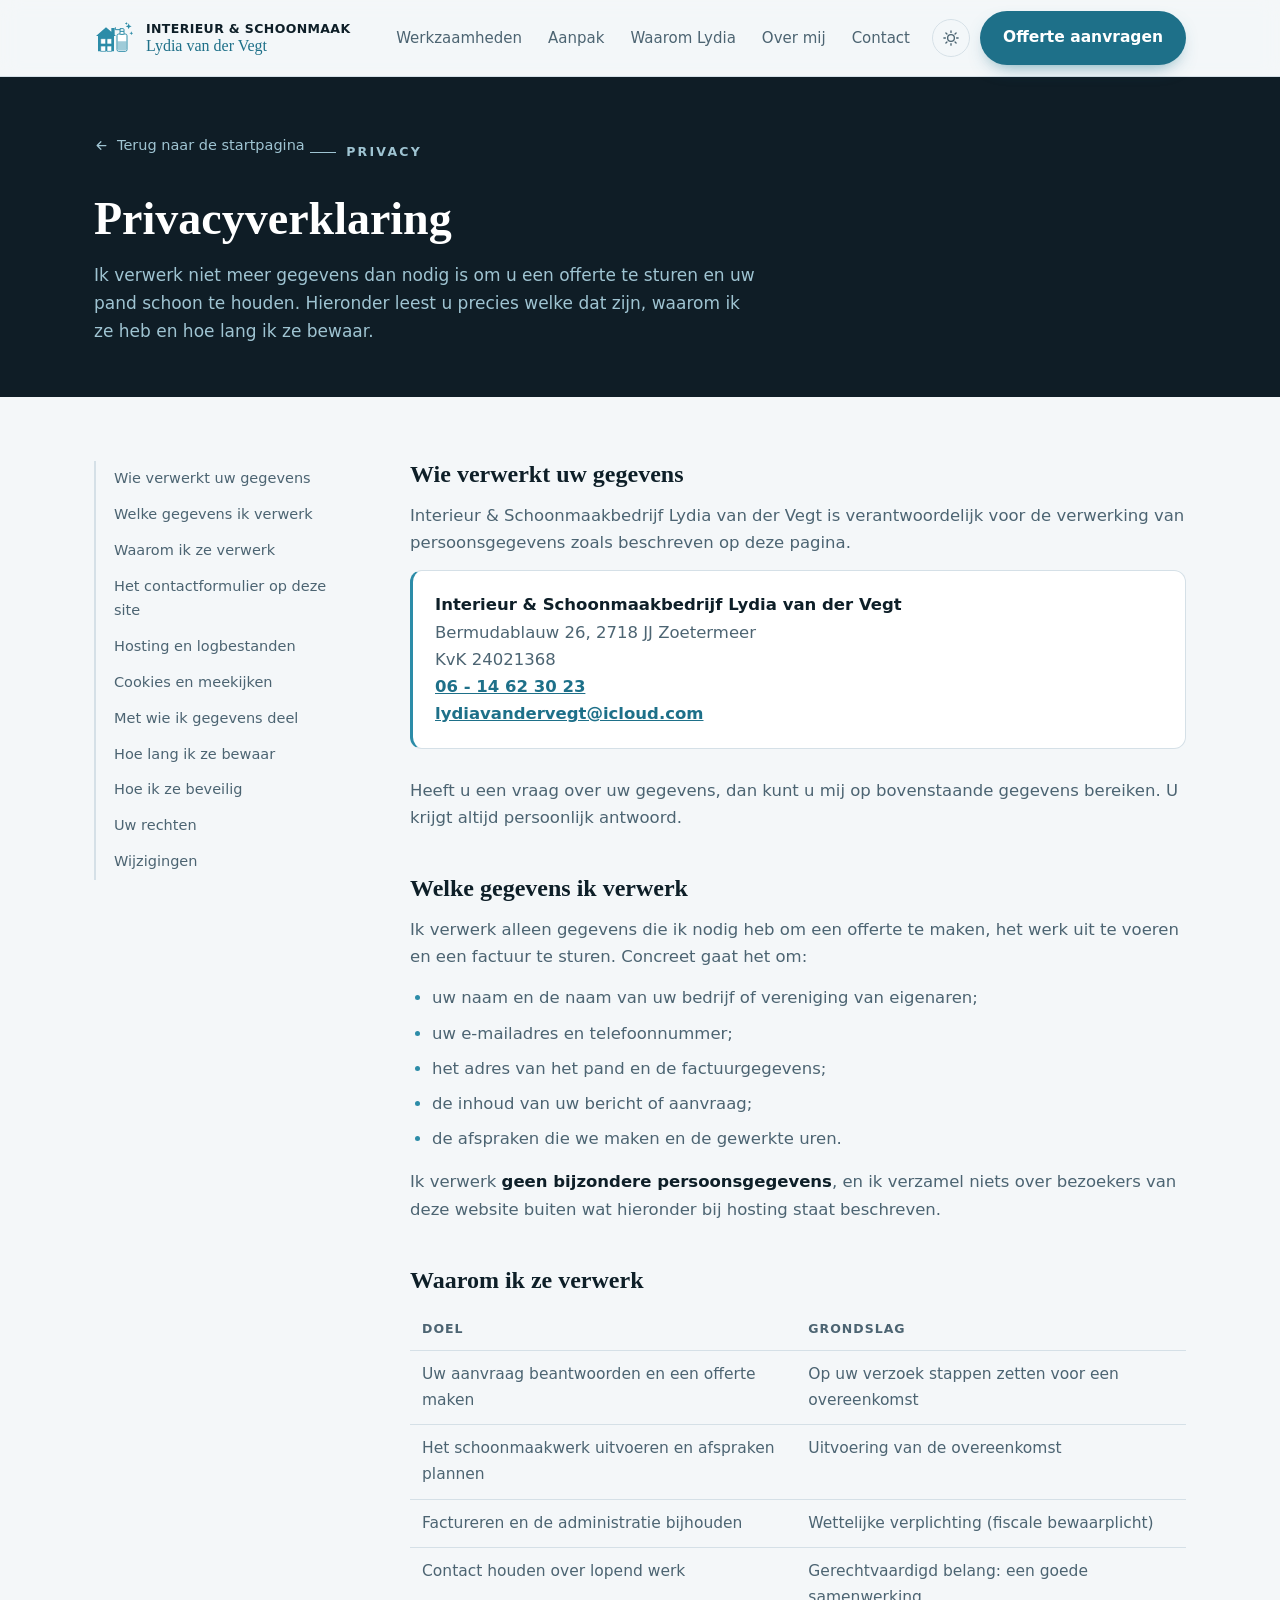
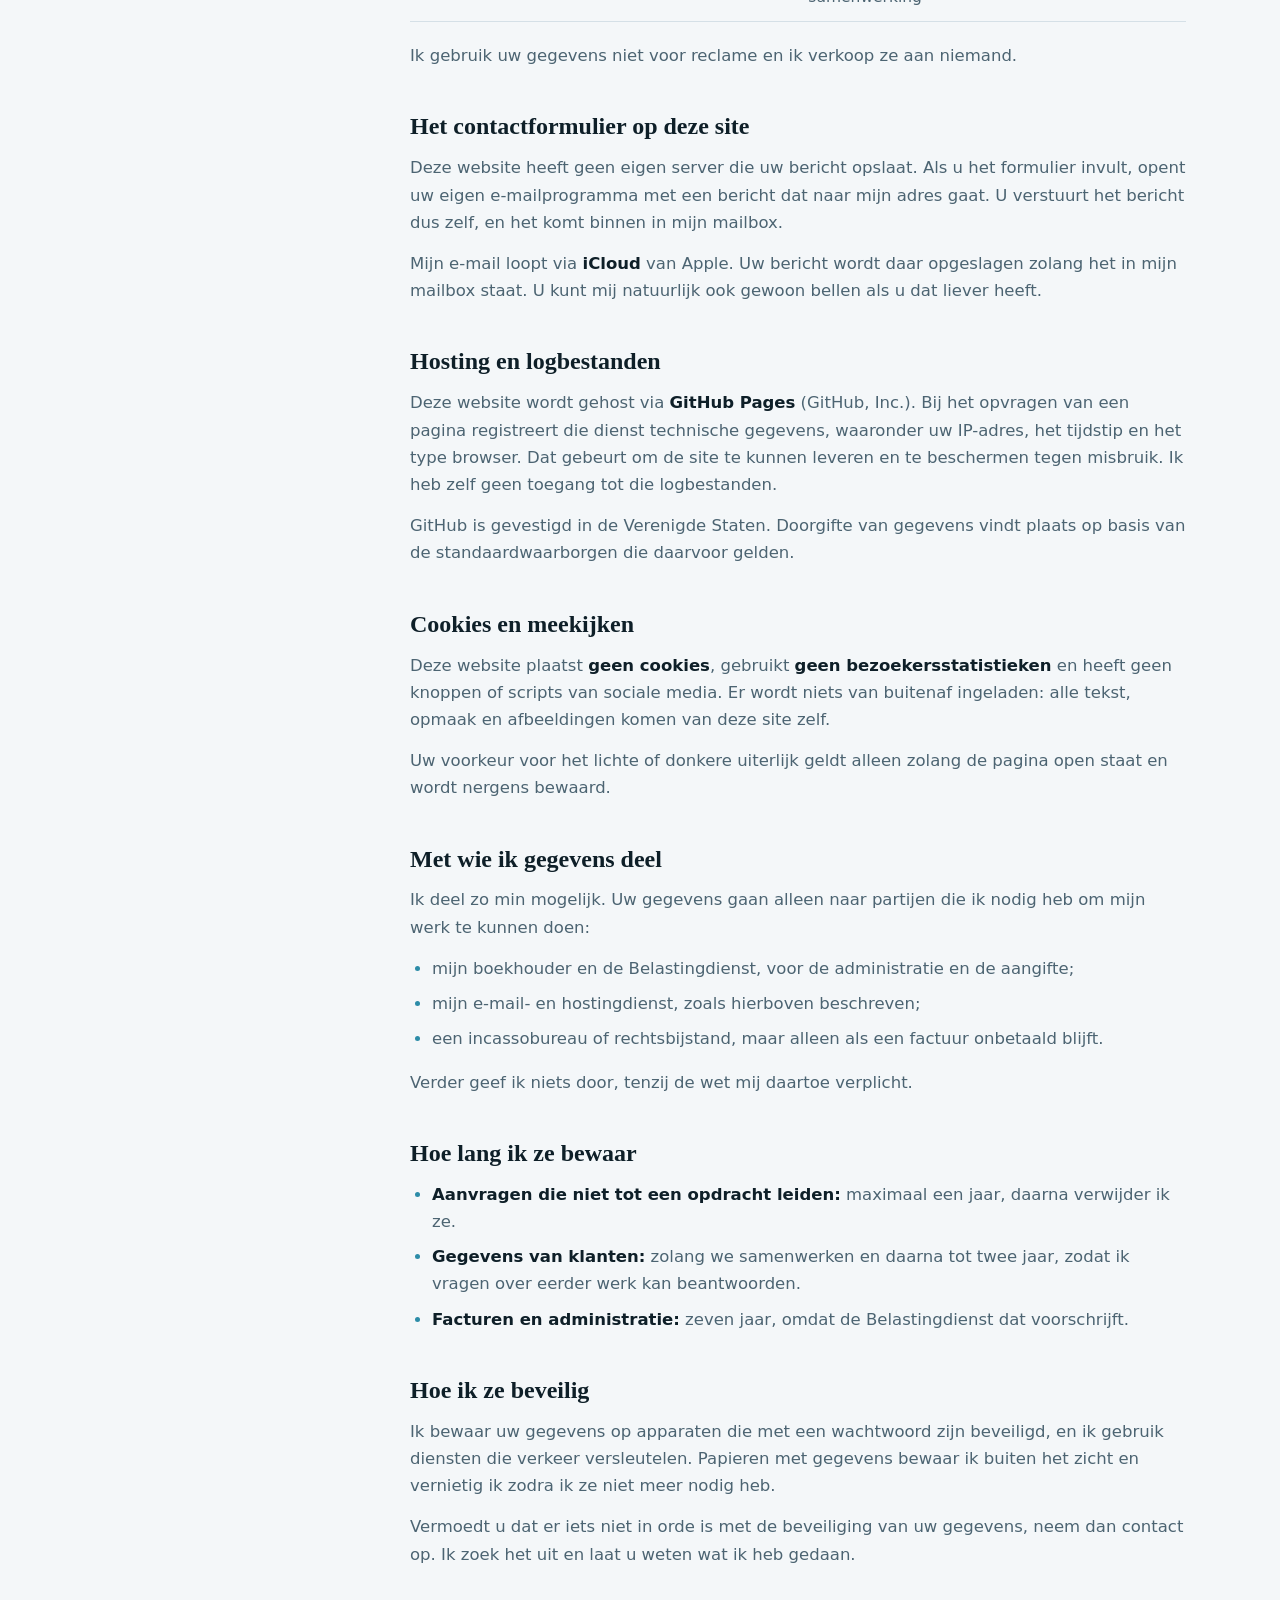
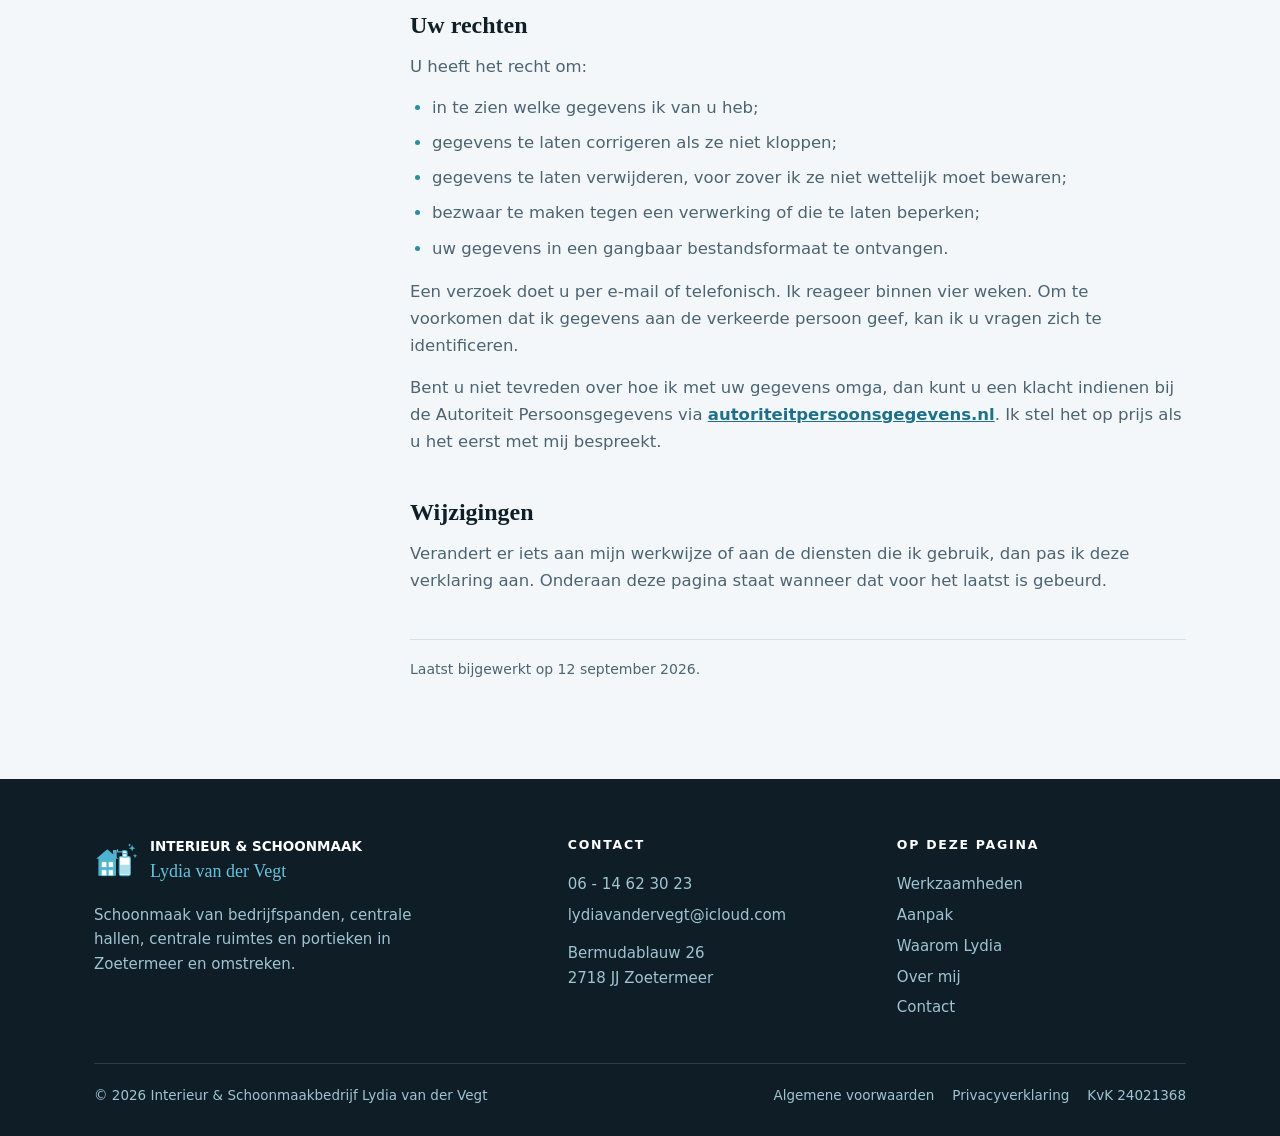
==== privacy/index.html @ 2772e7e1 "Adressen zonder .html De twee tekstpagina's staan nu in een eigen map als index.html, zodat de URL /" ====
<!doctype html>
<html lang="nl">
<head>
<meta charset="utf-8" />
<meta name="viewport" content="width=device-width, initial-scale=1" />
<title>Privacyverklaring | Interieur &amp; Schoonmaak Lydia van der Vegt</title>
<meta name="description" content="Privacyverklaring van Interieur & Schoonmaakbedrijf Lydia van der Vegt: welke persoonsgegevens worden verwerkt, waarom, hoe lang ze worden bewaard en welke rechten u heeft." />
<meta name="theme-color" content="#0F1D26" />
<meta name="robots" content="index,follow" />
<link rel="icon" href="../favicon.svg" type="image/svg+xml" />
<link rel="apple-touch-icon" href="../apple-touch-icon.png" />
<link rel="stylesheet" href="../stijl.css" />
<noscript><style>.reveal{opacity:1;transform:none}</style></noscript>
</head>
<body>

<svg width="0" height="0" style="position:absolute" aria-hidden="true" focusable="false">
  <symbol id="beeldmerk" viewBox="0 0 120 104">
    <!-- huis -->
    <path d="M6 46 L36 20 L52 33.5 L52 22 L62 22 L62 42 L66 46 Z" fill="currentColor"/>
    <path d="M12 46 L36 26 L60 46 L60 92 L12 92 Z" fill="currentColor"/>
    <rect x="20" y="54" width="15" height="16" rx="1.5" fill="#fff"/>
    <rect x="39" y="54" width="14" height="16" rx="1.5" fill="#fff"/>
    <rect x="20" y="76" width="15" height="16" rx="1.5" fill="#fff"/>
    <rect x="39" y="76" width="14" height="16" rx="1.5" fill="#fff"/>
    <path d="M20 54 h15 v16 h-15 z M39 54 h14 v16 h-14 z M20 76 h15 v16 h-15 z M39 76 h14 v16 h-14 z"
          fill="none" stroke="currentColor" stroke-width="2"/>
    <!-- sprayflacon -->
    <path d="M74 40 h20 a5 5 0 0 1 5 5 v42 a5 5 0 0 1 -5 5 h-20 a5 5 0 0 1 -5 -5 v-42 a5 5 0 0 1 5 -5 z"
          fill="#fff" stroke="currentColor" stroke-width="3"/>
    <path d="M71 62 h26 v23 a4 4 0 0 1 -4 4 h-18 a4 4 0 0 1 -4 -4 z" fill="currentColor" opacity=".45"/>
    <rect x="78" y="31" width="12" height="10" rx="2" fill="#fff" stroke="currentColor" stroke-width="3"/>
    <path d="M78 24 h9 a3 3 0 0 1 3 3 v5 h-12 z" fill="#fff" stroke="currentColor" stroke-width="3" stroke-linejoin="round"/>
    <path d="M78 27 L64 27 L64 21" fill="none" stroke="currentColor" stroke-width="3" stroke-linecap="round"/>
    <!-- glans -->
    <path d="M104 8 l2.4 6.6 l6.6 2.4 l-6.6 2.4 l-2.4 6.6 l-2.4 -6.6 l-6.6 -2.4 l6.6 -2.4 z" fill="currentColor"/>
    <path d="M112 32 l1.6 4.4 l4.4 1.6 l-4.4 1.6 l-1.6 4.4 l-1.6 -4.4 l-4.4 -1.6 l4.4 -1.6 z" fill="currentColor"/>
    <path d="M97 4 l1.2 3.3 l3.3 1.2 l-3.3 1.2 l-1.2 3.3 l-1.2 -3.3 l-3.3 -1.2 l3.3 -1.2 z" fill="currentColor"/>
  </symbol>
</svg>

<header class="header" id="header">
  <div class="wrap nav">
    <a class="brand" href="../#top" aria-label="Interieur en Schoonmaak Lydia van der Vegt">
      <svg class="mark" viewBox="0 0 120 104" style="color:var(--accent)" role="img" aria-hidden="true"><use href="#beeldmerk"/></svg>
      <span class="naam">
        <span class="b1">INTERIEUR &amp; SCHOONMAAK</span>
        <span class="b2">Lydia van der Vegt</span>
      </span>
    </a>
    <nav class="nav-links" id="navLinks">
      <a href="../#werk">Werkzaamheden</a>
      <a href="../#aanpak">Aanpak</a>
      <a href="../#waarom">Waarom Lydia</a>
      <a href="../#over">Over mij</a>
      <a href="../#contact">Contact</a>
    </nav>
    <div class="nav-cta">
      <button class="theme-toggle" id="themeToggle" aria-label="Wissel tussen licht en donker" title="Wissel licht/donker">
        <svg viewBox="0 0 24 24" fill="none" stroke="currentColor" stroke-width="1.8" stroke-linecap="round" aria-hidden="true">
          <circle cx="12" cy="12" r="4.5"/><path d="M12 2.5v2M12 19.5v2M2.5 12h2M19.5 12h2M5.2 5.2l1.4 1.4M17.4 17.4l1.4 1.4M18.8 5.2l-1.4 1.4M6.6 17.4l-1.4 1.4"/>
        </svg>
      </button>
      <a class="btn btn-primary" href="../#contact">Offerte aanvragen</a>
      <button class="menu-btn" id="menuBtn" aria-label="Menu openen" aria-expanded="false"><span></span><span></span><span></span></button>
    </div>
  </div>
</header>

<a id="top"></a>

<section class="doc-kop">
  <div class="wrap">
    <a class="terug" href="../">
      <svg viewBox="0 0 24 24" fill="none" stroke="currentColor" stroke-width="2" stroke-linecap="round" stroke-linejoin="round" aria-hidden="true"><path d="M19 12H5M11 18l-6-6 6-6"/></svg>
      Terug naar de startpagina
    </a>
    <span class="eyebrow op-donker">Privacy</span>
    <h1>Privacyverklaring</h1>
    <p>Ik verwerk niet meer gegevens dan nodig is om u een offerte te sturen en uw pand schoon te houden. Hieronder leest u precies welke dat zijn, waarom ik ze heb en hoe lang ik ze bewaar.</p>
  </div>
</section>

<section class="doc">
  <div class="wrap doc-grid">
    <nav class="doc-nav" aria-label="Inhoud van deze pagina">
        <a href="#verantwoordelijke">Wie verwerkt uw gegevens</a>
        <a href="#welke">Welke gegevens ik verwerk</a>
        <a href="#waarom">Waarom ik ze verwerk</a>
        <a href="#formulier">Het contactformulier op deze site</a>
        <a href="#hosting">Hosting en logbestanden</a>
        <a href="#cookies">Cookies en meekijken</a>
        <a href="#delen">Met wie ik gegevens deel</a>
        <a href="#bewaren">Hoe lang ik ze bewaar</a>
        <a href="#beveiliging">Hoe ik ze beveilig</a>
        <a href="#rechten">Uw rechten</a>
        <a href="#wijzigingen">Wijzigingen</a>
    </nav>
    <div class="doc-body">
        <h2 id="verantwoordelijke">Wie verwerkt uw gegevens</h2>

        <p>Interieur &amp; Schoonmaakbedrijf Lydia van der Vegt is verantwoordelijk voor de verwerking van persoonsgegevens zoals beschreven op deze pagina.</p>
        <div class="doc-kaart">
          <p>
            <strong>Interieur &amp; Schoonmaakbedrijf Lydia van der Vegt</strong><br />
            Bermudablauw 26, 2718 JJ Zoetermeer<br />
            KvK 24021368<br />
            <a href="tel:+31614623023">06 - 14 62 30 23</a><br />
            <a href="mailto:lydiavandervegt@icloud.com">lydiavandervegt@icloud.com</a>
          </p>
        </div>
        <p>Heeft u een vraag over uw gegevens, dan kunt u mij op bovenstaande gegevens bereiken. U krijgt altijd persoonlijk antwoord.</p>
        <h2 id="welke">Welke gegevens ik verwerk</h2>

        <p>Ik verwerk alleen gegevens die ik nodig heb om een offerte te maken, het werk uit te voeren en een factuur te sturen. Concreet gaat het om:</p>
        <ul>
          <li>uw naam en de naam van uw bedrijf of vereniging van eigenaren;</li>
          <li>uw e-mailadres en telefoonnummer;</li>
          <li>het adres van het pand en de factuurgegevens;</li>
          <li>de inhoud van uw bericht of aanvraag;</li>
          <li>de afspraken die we maken en de gewerkte uren.</li>
        </ul>
        <p>Ik verwerk <strong>geen bijzondere persoonsgegevens</strong>, en ik verzamel niets over bezoekers van deze website buiten wat hieronder bij hosting staat beschreven.</p>
        <h2 id="waarom">Waarom ik ze verwerk</h2>

        <div class="doc-schuif">
        <table class="doc-tabel">
          <thead><tr><th>Doel</th><th>Grondslag</th></tr></thead>
          <tbody>
            <tr><td>Uw aanvraag beantwoorden en een offerte maken</td><td>Op uw verzoek stappen zetten voor een overeenkomst</td></tr>
            <tr><td>Het schoonmaakwerk uitvoeren en afspraken plannen</td><td>Uitvoering van de overeenkomst</td></tr>
            <tr><td>Factureren en de administratie bijhouden</td><td>Wettelijke verplichting (fiscale bewaarplicht)</td></tr>
            <tr><td>Contact houden over lopend werk</td><td>Gerechtvaardigd belang: een goede samenwerking</td></tr>
          </tbody>
        </table>
        </div>
        <p>Ik gebruik uw gegevens niet voor reclame en ik verkoop ze aan niemand.</p>
        <h2 id="formulier">Het contactformulier op deze site</h2>

        <p>Deze website heeft geen eigen server die uw bericht opslaat. Als u het formulier invult, opent uw eigen e-mailprogramma met een bericht dat naar mijn adres gaat. U verstuurt het bericht dus zelf, en het komt binnen in mijn mailbox.</p>
        <p>Mijn e-mail loopt via <strong>iCloud</strong> van Apple. Uw bericht wordt daar opgeslagen zolang het in mijn mailbox staat. U kunt mij natuurlijk ook gewoon bellen als u dat liever heeft.</p>
        <h2 id="hosting">Hosting en logbestanden</h2>

        <p>Deze website wordt gehost via <strong>GitHub Pages</strong> (GitHub, Inc.). Bij het opvragen van een pagina registreert die dienst technische gegevens, waaronder uw IP-adres, het tijdstip en het type browser. Dat gebeurt om de site te kunnen leveren en te beschermen tegen misbruik. Ik heb zelf geen toegang tot die logbestanden.</p>
        <p>GitHub is gevestigd in de Verenigde Staten. Doorgifte van gegevens vindt plaats op basis van de standaardwaarborgen die daarvoor gelden.</p>
        <h2 id="cookies">Cookies en meekijken</h2>

        <p>Deze website plaatst <strong>geen cookies</strong>, gebruikt <strong>geen bezoekersstatistieken</strong> en heeft geen knoppen of scripts van sociale media. Er wordt niets van buitenaf ingeladen: alle tekst, opmaak en afbeeldingen komen van deze site zelf.</p>
        <p>Uw voorkeur voor het lichte of donkere uiterlijk geldt alleen zolang de pagina open staat en wordt nergens bewaard.</p>
        <h2 id="delen">Met wie ik gegevens deel</h2>

        <p>Ik deel zo min mogelijk. Uw gegevens gaan alleen naar partijen die ik nodig heb om mijn werk te kunnen doen:</p>
        <ul>
          <li>mijn boekhouder en de Belastingdienst, voor de administratie en de aangifte;</li>
          <li>mijn e-mail- en hostingdienst, zoals hierboven beschreven;</li>
          <li>een incassobureau of rechtsbijstand, maar alleen als een factuur onbetaald blijft.</li>
        </ul>
        <p>Verder geef ik niets door, tenzij de wet mij daartoe verplicht.</p>
        <h2 id="bewaren">Hoe lang ik ze bewaar</h2>

        <ul>
          <li><strong>Aanvragen die niet tot een opdracht leiden:</strong> maximaal een jaar, daarna verwijder ik ze.</li>
          <li><strong>Gegevens van klanten:</strong> zolang we samenwerken en daarna tot twee jaar, zodat ik vragen over eerder werk kan beantwoorden.</li>
          <li><strong>Facturen en administratie:</strong> zeven jaar, omdat de Belastingdienst dat voorschrijft.</li>
        </ul>
        <h2 id="beveiliging">Hoe ik ze beveilig</h2>

        <p>Ik bewaar uw gegevens op apparaten die met een wachtwoord zijn beveiligd, en ik gebruik diensten die verkeer versleutelen. Papieren met gegevens bewaar ik buiten het zicht en vernietig ik zodra ik ze niet meer nodig heb.</p>
        <p>Vermoedt u dat er iets niet in orde is met de beveiliging van uw gegevens, neem dan contact op. Ik zoek het uit en laat u weten wat ik heb gedaan.</p>
        <h2 id="rechten">Uw rechten</h2>

        <p>U heeft het recht om:</p>
        <ul>
          <li>in te zien welke gegevens ik van u heb;</li>
          <li>gegevens te laten corrigeren als ze niet kloppen;</li>
          <li>gegevens te laten verwijderen, voor zover ik ze niet wettelijk moet bewaren;</li>
          <li>bezwaar te maken tegen een verwerking of die te laten beperken;</li>
          <li>uw gegevens in een gangbaar bestandsformaat te ontvangen.</li>
        </ul>
        <p>Een verzoek doet u per e-mail of telefonisch. Ik reageer binnen vier weken. Om te voorkomen dat ik gegevens aan de verkeerde persoon geef, kan ik u vragen zich te identificeren.</p>
        <p>Bent u niet tevreden over hoe ik met uw gegevens omga, dan kunt u een klacht indienen bij de Autoriteit Persoonsgegevens via <a href="https://www.autoriteitpersoonsgegevens.nl" rel="noopener">autoriteitpersoonsgegevens.nl</a>. Ik stel het op prijs als u het eerst met mij bespreekt.</p>
        <h2 id="wijzigingen">Wijzigingen</h2>

        <p>Verandert er iets aan mijn werkwijze of aan de diensten die ik gebruik, dan pas ik deze verklaring aan. Onderaan deze pagina staat wanneer dat voor het laatst is gebeurd.</p>
      <p class="doc-datum">Laatst bijgewerkt op 12 september 2026.</p>
    </div>
  </div>
</section>

<footer class="footer">
  <div class="wrap">
    <div class="footer-grid">
      <div>
        <div class="merk">
          <svg viewBox="0 0 120 104" style="color:#4FB3D0" role="img" aria-hidden="true"><use href="#beeldmerk"/></svg>
          <span>
            <span class="b1">INTERIEUR &amp; SCHOONMAAK</span>
            <span class="b2">Lydia van der Vegt</span>
          </span>
        </div>
        <p style="max-width:38ch">Schoonmaak van bedrijfspanden, centrale hallen, centrale ruimtes en portieken in Zoetermeer en omstreken.</p>
      </div>
      <div>
        <h4>Contact</h4>
        <a href="tel:+31614623023">06 - 14 62 30 23</a>
        <a href="mailto:lydiavandervegt@icloud.com">lydiavandervegt@icloud.com</a>
        <address class="adres" style="margin-top:10px">
          Bermudablauw 26<br />
          2718 JJ Zoetermeer
        </address>
      </div>
      <div>
        <h4>Op deze pagina</h4>
        <a href="../#werk">Werkzaamheden</a>
        <a href="../#aanpak">Aanpak</a>
        <a href="../#waarom">Waarom Lydia</a>
        <a href="../#over">Over mij</a>
        <a href="../#contact">Contact</a>
      </div>
    </div>
    <div class="slot">
      <span>&copy; <span id="jaar">2026</span> Interieur &amp; Schoonmaakbedrijf Lydia van der Vegt</span>
      <span class="slot-links">
        <a href="../voorwaarden/">Algemene voorwaarden</a>
        <a href="../privacy/">Privacyverklaring</a>
        <span>KvK 24021368</span>
      </span>
    </div>
  </div>
</footer>

<script src="../script.js" defer></script>
</body>
</html>
---- stijl.css ----
:root{
  --ink:#0F1D26;
  --ink-2:#142A36;
  --paper:#F4F7F9;
  --paper-2:#E9EFF3;
  --card:#FFFFFF;
  --text:#0E1F28;
  --text-soft:#4C6472;
  --line:#D5E0E7;
  --accent:#2C8CA8;
  --accent-deep:#1E7089;
  --accent-soft:#DCEEF4;
  --brand-on-dark:#E8F4F8;
  --brand-soft-on-dark:#9FC4D2;
  --line-on-dark:rgba(255,255,255,.14);
  --shadow:0 1px 2px rgba(14,31,40,.05), 0 12px 32px -12px rgba(14,31,40,.18);
  --radius:14px;
  --maxw:1140px;
  --serif:"Iowan Old Style","Palatino Linotype",Palatino,Georgia,"Times New Roman",serif;
  --sans:system-ui,-apple-system,"Segoe UI",Roboto,Helvetica,Arial,sans-serif;
  --script:"Segoe Script","Brush Script MT","Lucida Handwriting",cursive;
}
@media (prefers-color-scheme:dark){
  :root{
    --paper:#0B1A22;
    --paper-2:#0F212B;
    --card:#132C38;
    --text:#E6F1F5;
    --text-soft:#9DB6C2;
    --line:rgba(255,255,255,.12);
    --accent:#4FB3D0;
    --accent-deep:#67C2DC;
    --accent-soft:#16303C;
    --shadow:0 1px 2px rgba(0,0,0,.3), 0 20px 40px -18px rgba(0,0,0,.6);
  }
}
:root[data-theme="light"]{
  --paper:#F4F7F9;--paper-2:#E9EFF3;--card:#FFFFFF;--text:#0E1F28;--text-soft:#4C6472;
  --line:#D5E0E7;--accent:#2C8CA8;--accent-deep:#1E7089;--accent-soft:#DCEEF4;
  --shadow:0 1px 2px rgba(14,31,40,.05), 0 12px 32px -12px rgba(14,31,40,.18);
}
:root[data-theme="dark"]{
  --paper:#0B1A22;--paper-2:#0F212B;--card:#132C38;--text:#E6F1F5;--text-soft:#9DB6C2;
  --line:rgba(255,255,255,.12);--accent:#4FB3D0;--accent-deep:#67C2DC;--accent-soft:#16303C;
  --shadow:0 1px 2px rgba(0,0,0,.3), 0 20px 40px -18px rgba(0,0,0,.6);
}

*{box-sizing:border-box}
html{scroll-behavior:smooth}
@media (prefers-reduced-motion:reduce){html{scroll-behavior:auto}}
body{
  margin:0;background:var(--paper);color:var(--text);
  font-family:var(--sans);font-size:17px;line-height:1.65;
  -webkit-font-smoothing:antialiased;text-rendering:optimizeLegibility;
}
h1,h2,h3{font-family:var(--serif);font-weight:600;line-height:1.12;text-wrap:balance;margin:0}
h1{font-size:clamp(34px,5.2vw,56px)}
h2{font-size:clamp(26px,3.4vw,38px)}
h3{font-size:20px}
p{margin:0}
a{color:inherit}
img,svg{max-width:100%;display:block}
.wrap{max-width:var(--maxw);margin:0 auto;padding:0 24px}
.eyebrow{
  font-family:var(--sans);font-size:12.5px;font-weight:600;letter-spacing:.18em;
  text-transform:uppercase;color:var(--accent-deep);display:inline-flex;align-items:center;gap:10px;
}
.eyebrow::before{content:"";width:26px;height:1px;background:var(--accent);display:inline-block}
.eyebrow.op-donker{color:var(--brand-soft-on-dark)}
.eyebrow.op-donker::before{background:var(--brand-soft-on-dark)}
.lead{font-size:19px;color:var(--text-soft);margin-top:18px;max-width:56ch}

/* ---------- Knoppen ---------- */
.btn{
  display:inline-flex;align-items:center;gap:9px;font-family:var(--sans);font-weight:600;
  font-size:15.5px;padding:13px 22px;border-radius:999px;text-decoration:none;cursor:pointer;
  border:1px solid transparent;transition:transform .15s ease, background .2s ease, box-shadow .2s ease;
}
.btn:hover{transform:translateY(-1px)}
.btn-primary{background:var(--accent-deep);color:#fff;box-shadow:0 8px 20px -10px rgba(30,112,137,.8)}
.btn-primary:hover{background:var(--accent)}
:root[data-theme="dark"] .btn-primary,
:root:not([data-theme="light"]) .btn-primary{color:#08171E}
@media (prefers-color-scheme:light){:root:not([data-theme="dark"]) .btn-primary{color:#fff}}
.btn-ghost{border-color:var(--line);color:var(--text);background:transparent}
.btn-ghost:hover{border-color:var(--accent);color:var(--accent-deep)}
.btn-on-dark{background:#fff;color:var(--ink)}
.btn-on-dark:hover{background:var(--brand-on-dark)}
.btn-outline-dark{border-color:var(--line-on-dark);color:var(--brand-on-dark)}
.btn-outline-dark:hover{border-color:var(--brand-on-dark);color:#fff}
.btn svg{width:17px;height:17px;flex:none}

/* ---------- Header ---------- */
.header{position:sticky;top:0;z-index:50;background:var(--paper);
  border-bottom:1px solid var(--line)}
@supports (backdrop-filter:blur(4px)){
  .header{background:color-mix(in srgb, var(--paper) 86%, transparent);backdrop-filter:saturate(160%) blur(10px)}
}
.nav{display:flex;align-items:center;gap:22px;height:76px}
.brand{display:flex;align-items:center;gap:12px;text-decoration:none;flex:none}
.brand .mark{width:40px;height:40px;flex:none}
.brand .naam{display:flex;flex-direction:column;line-height:1.2}
.brand .naam .b1{font-size:12.5px;font-weight:600;letter-spacing:.03em;color:var(--text)}
.brand .naam .b2{font-family:var(--script);font-size:16px;color:var(--accent-deep)}
.nav-links{display:flex;gap:26px;margin-left:auto;font-size:15px}
.nav-links a{text-decoration:none;color:var(--text-soft);font-weight:500}
.nav-links a:hover{color:var(--accent-deep)}
.nav-cta{display:flex;align-items:center;gap:10px}
.theme-toggle{width:38px;height:38px;border-radius:999px;border:1px solid var(--line);background:transparent;
  color:var(--text-soft);cursor:pointer;display:inline-flex;align-items:center;justify-content:center;padding:0}
.theme-toggle:hover{color:var(--accent-deep);border-color:var(--accent)}
.theme-toggle svg{width:18px;height:18px}
.menu-btn{display:none;width:42px;height:38px;border:1px solid var(--line);background:transparent;
  border-radius:10px;cursor:pointer;flex-direction:column;justify-content:center;align-items:center;gap:4px;padding:0}
.menu-btn span{display:block;width:17px;height:1.6px;background:var(--text)}
@media (max-width:960px){
  .nav-links{position:absolute;top:76px;left:0;right:0;background:var(--card);border-bottom:1px solid var(--line);
    flex-direction:column;gap:0;padding:8px 24px 18px;display:none}
  .header.open .nav-links{display:flex}
  .nav-links a{padding:12px 0;border-bottom:1px solid var(--line)}
  .nav-links a:last-child{border-bottom:0}
  .menu-btn{display:flex}
  .nav-cta .btn-primary{display:none}
}

/* ---------- Hero ---------- */
.hero{padding:76px 0 84px;background:
  radial-gradient(1000px 420px at 12% -12%, var(--accent-soft), transparent 62%),
  var(--paper)}
.hero-grid{display:grid;grid-template-columns:1.05fr .95fr;gap:56px;align-items:center}
.hero h1{margin-top:16px}
.hero h1 em{font-style:italic;color:var(--accent-deep)}
.hero-actions{display:flex;flex-wrap:wrap;gap:12px;margin-top:28px}
.hero-meta{display:flex;flex-wrap:wrap;gap:34px;margin-top:38px;padding-top:26px;border-top:1px solid var(--line)}
.hero-meta .m{display:flex;flex-direction:column}
.hero-meta .m b{font-family:var(--serif);font-size:22px;color:var(--accent-deep)}
.hero-meta .m span{font-size:13.5px;color:var(--text-soft)}
@media (max-width:900px){.hero-grid{grid-template-columns:1fr;gap:40px}.hero{padding:52px 0 60px}}

/* Beeldkaart naast de hero */
.beeld{position:relative;background:var(--ink);border-radius:22px;padding:34px 30px;color:var(--brand-on-dark);
  box-shadow:var(--shadow);overflow:hidden}
.beeld::after{content:"";position:absolute;right:-70px;bottom:-90px;width:260px;height:260px;border-radius:50%;
  background:radial-gradient(circle at 30% 30%, rgba(79,179,208,.32), transparent 65%)}
.beeld .groot{width:136px;height:136px;margin:4px auto 18px;position:relative;z-index:1}
.beeld h3{color:#fff;text-align:center;font-size:21px;position:relative;z-index:1}
.beeld .onder{text-align:center;font-family:var(--script);font-size:22px;color:#67C2DC;
  margin-top:4px;position:relative;z-index:1}
.beeld ul{list-style:none;margin:24px 0 0;padding:0;position:relative;z-index:1}
.beeld li{display:flex;gap:11px;align-items:flex-start;padding:10px 0;border-top:1px solid var(--line-on-dark);
  font-size:15px;color:var(--brand-on-dark)}
.beeld li:first-child{border-top:0}
.beeld li svg{width:17px;height:17px;flex:none;margin-top:4px;color:#4FB3D0}

/* ---------- Secties ---------- */
section{padding:84px 0}
@media (max-width:900px){section{padding:60px 0}}
.sec-head{max-width:60ch;margin-bottom:44px}
.sec-head h2{margin-top:14px}
.sec-head p{margin-top:14px;color:var(--text-soft)}
.donker{background:var(--ink);color:var(--brand-on-dark)}
.donker h2,.donker h3{color:#fff}
.donker .sec-head p{color:var(--brand-soft-on-dark)}

/* Diensten */
.cards{display:grid;grid-template-columns:repeat(3,1fr);gap:20px}
@media (max-width:900px){.cards{grid-template-columns:1fr 1fr}}
@media (max-width:620px){.cards{grid-template-columns:1fr}}
.card{background:var(--card);border:1px solid var(--line);border-radius:var(--radius);padding:26px 24px;
  box-shadow:var(--shadow);transition:transform .18s ease, border-color .18s ease}
.card:hover{transform:translateY(-3px);border-color:var(--accent)}
.card .ico{width:44px;height:44px;border-radius:12px;background:var(--accent-soft);color:var(--accent-deep);
  display:flex;align-items:center;justify-content:center;margin-bottom:16px}
.card .ico svg{width:23px;height:23px}
.card h3{margin-bottom:8px}
.card p{color:var(--text-soft);font-size:15.5px}

/* Aanpak / stappen */
.stappen{display:grid;grid-template-columns:repeat(4,1fr);gap:22px;counter-reset:stap}
@media (max-width:900px){.stappen{grid-template-columns:1fr 1fr}}
@media (max-width:560px){.stappen{grid-template-columns:1fr}}
.stap{padding-top:22px;border-top:2px solid var(--line)}
.stap::before{counter-increment:stap;content:"0" counter(stap);font-family:var(--serif);font-size:15px;
  color:var(--accent-deep);letter-spacing:.06em}
.stap h3{margin:8px 0;font-size:18px}
.stap p{color:var(--text-soft);font-size:15px}

/* Waarom */
.waarom-grid{display:grid;grid-template-columns:1fr 1fr;gap:56px;align-items:start}
@media (max-width:900px){.waarom-grid{grid-template-columns:1fr;gap:34px}}
.punten{list-style:none;margin:0;padding:0}
.punten li{display:flex;gap:14px;padding:16px 0;border-top:1px solid var(--line-on-dark)}
.punten li:first-child{border-top:0}
.punten .pico{width:34px;height:34px;border-radius:10px;background:rgba(79,179,208,.16);color:#4FB3D0;
  display:flex;align-items:center;justify-content:center;flex:none}
.punten .pico svg{width:18px;height:18px}
.punten b{display:block;color:#fff;font-weight:600;font-size:16px}
.punten span{color:var(--brand-soft-on-dark);font-size:15px}

/* Over */
.over-grid{display:grid;grid-template-columns:.85fr 1.15fr;gap:56px;align-items:center}
@media (max-width:900px){.over-grid{grid-template-columns:1fr;gap:34px}}
.portret{background:var(--card);border:1px solid var(--line);border-radius:22px;padding:34px;box-shadow:var(--shadow);text-align:center}
.portret .groot{width:118px;height:118px;margin:0 auto 18px}
.portret .naam{font-family:var(--script);font-size:27px;color:var(--accent-deep)}
.portret .rol{font-size:12.5px;color:var(--text-soft);letter-spacing:.12em;text-transform:uppercase;margin-top:6px}
.portret .quote{margin-top:22px;padding-top:22px;border-top:1px solid var(--line);font-family:var(--serif);
  font-style:italic;font-size:17.5px;color:var(--text)}
.over p + p{margin-top:16px}
.over p{color:var(--text-soft)}
.over p strong{color:var(--text)}

/* Werkgebied */
.gebied{display:flex;flex-wrap:wrap;gap:10px;margin-top:24px}
.gebied span{border:1px solid var(--line);border-radius:999px;padding:7px 16px;font-size:14.5px;color:var(--text-soft);background:var(--card)}

/* Contact */
.contact{background:var(--paper-2)}
.contact .wrap{max-width:1280px}
.contact-grid{display:grid;grid-template-columns:1.08fr .92fr;gap:60px}
@media (max-width:900px){.contact-grid{grid-template-columns:1fr;gap:34px}}
.contact .lead{max-width:62ch}
.gegevens{list-style:none;margin:30px 0 0;padding:0;display:grid;grid-template-columns:1fr 1fr;gap:14px}
@media (max-width:1080px) and (min-width:901px){.gegevens{grid-template-columns:1fr}}
@media (max-width:600px){.gegevens{grid-template-columns:1fr}}
.gegevens li{display:flex;gap:14px;align-items:center;padding:16px 18px;background:var(--card);
  border:1px solid var(--line);border-radius:12px;min-width:0}
.gegevens .gico{width:40px;height:40px;border-radius:11px;background:var(--accent-soft);color:var(--accent-deep);
  display:flex;align-items:center;justify-content:center;flex:none}
.gegevens .gico svg{width:19px;height:19px}
.gegevens .tekst{min-width:0}
.gegevens .lbl{font-size:11.5px;letter-spacing:.12em;text-transform:uppercase;color:var(--text-soft);display:block}
.gegevens .val{font-size:16.5px;font-weight:600;display:block;overflow-wrap:anywhere}
.gegevens .val a{text-decoration:none}
.gegevens .val a:hover{color:var(--accent-deep)}
form{background:var(--card);border:1px solid var(--line);border-radius:var(--radius);padding:28px;box-shadow:var(--shadow)}
.veld{margin-bottom:16px}
.veld label{display:block;font-size:13.5px;font-weight:600;margin-bottom:6px}
.veld input,.veld textarea{width:100%;padding:12px 14px;border:1px solid var(--line);border-radius:10px;
  background:var(--paper);color:var(--text);font:inherit;font-size:15.5px}
.veld input:focus,.veld textarea:focus{outline:none;border-color:var(--accent);box-shadow:0 0 0 3px var(--accent-soft)}
.veld textarea{min-height:118px;resize:vertical}
.rij{display:grid;grid-template-columns:1fr 1fr;gap:16px}
@media (max-width:560px){.rij{grid-template-columns:1fr}}
.form-note{margin-top:14px;font-size:14px;color:var(--text-soft)}

/* Footer */
.footer{background:var(--ink);color:var(--brand-soft-on-dark);padding:56px 0 30px;font-size:15px}
.footer-grid{display:grid;grid-template-columns:1.5fr 1fr 1fr;gap:40px}
@media (max-width:760px){.footer-grid{grid-template-columns:1fr;gap:28px}}
.footer h4{color:#fff;font-size:12.5px;letter-spacing:.14em;text-transform:uppercase;margin:0 0 14px;font-weight:600}
.footer a{color:var(--brand-soft-on-dark);text-decoration:none;display:block;padding:3px 0}
.footer a:hover{color:#fff}
.footer .merk{display:flex;align-items:center;gap:12px;margin-bottom:16px}
.footer .merk svg{width:44px;height:44px;flex:none}
.footer .merk .b1{color:#fff;font-weight:600;font-size:13.5px;display:block}
.footer .merk .b2{font-family:var(--script);font-size:18px;color:#67C2DC}
.footer .adres{font-style:normal;line-height:1.7}
.footer .slot{margin-top:40px;padding-top:20px;border-top:1px solid var(--line-on-dark);
  display:flex;flex-wrap:wrap;gap:12px;justify-content:space-between;font-size:13.5px}

/* Reveal */
.reveal{opacity:0;transform:translateY(14px);transition:opacity .6s ease, transform .6s ease}
.reveal.in{opacity:1;transform:none}
@media (prefers-reduced-motion:reduce){.reveal{opacity:1;transform:none;transition:none}}

/* Footerlinks onderin */
.footer .slot-links{display:flex;flex-wrap:wrap;gap:6px 18px;align-items:center}
.footer .slot-links a{display:inline;padding:0}
.footer .slot-links a:hover{text-decoration:underline}

/* ---------- Tekstpagina's (voorwaarden, privacy) ---------- */
.doc-kop{background:var(--ink);color:var(--brand-on-dark);padding:56px 0 52px}
.doc-kop h1{color:#fff;margin-top:14px;font-size:clamp(30px,4.4vw,46px)}
.doc-kop p{color:var(--brand-soft-on-dark);margin-top:16px;max-width:62ch}
.doc-kop .terug{display:inline-flex;align-items:center;gap:8px;color:var(--brand-soft-on-dark);
  text-decoration:none;font-size:14.5px;margin-bottom:22px}
.doc-kop .terug:hover{color:#fff}
.doc-kop .terug svg{width:15px;height:15px}
.doc{padding:64px 0 84px}
.doc-grid{display:grid;grid-template-columns:260px minmax(0,1fr);gap:56px;align-items:start}
@media (max-width:900px){.doc-grid{grid-template-columns:1fr;gap:28px}}
.doc-nav{position:sticky;top:100px;border-left:2px solid var(--line);padding-left:18px}
@media (max-width:900px){
  .doc-nav{position:static;border-left:0;border-top:1px solid var(--line);border-bottom:1px solid var(--line);
    padding:18px 0;display:flex;flex-wrap:wrap;gap:8px 18px}
}
.doc-nav a{display:block;padding:6px 0;color:var(--text-soft);text-decoration:none;font-size:14.5px}
.doc-nav a:hover{color:var(--accent-deep)}
.doc-body{max-width:74ch;font-size:16.5px}
.doc-body h2{font-size:24px;margin:44px 0 14px;scroll-margin-top:100px}
.doc-body h2:first-child{margin-top:0}
.doc-body h3{font-size:18px;margin:26px 0 10px}
.doc-body p{color:var(--text-soft);margin-bottom:14px}
.doc-body strong{color:var(--text)}
.doc-body ul{color:var(--text-soft);margin:0 0 16px;padding-left:22px}
.doc-body li{margin-bottom:8px}
.doc-body li::marker{color:var(--accent)}
.doc-body a{color:var(--accent-deep);font-weight:600;overflow-wrap:anywhere}
.doc-body dl{margin:0 0 18px}
.doc-body dt{font-weight:600;margin-top:14px}
.doc-body dd{margin:4px 0 0;color:var(--text-soft)}
.doc-datum{font-size:14px;color:var(--text-soft);border-top:1px solid var(--line);margin-top:44px;padding-top:18px}
.doc-kaart{background:var(--card);border:1px solid var(--line);border-left:3px solid var(--accent);
  border-radius:12px;padding:20px 22px;margin:0 0 28px}
.doc-kaart p{margin-bottom:0}
.doc-tabel{width:100%;border-collapse:collapse;margin:0 0 20px;font-size:15.5px}
.doc-tabel th,.doc-tabel td{text-align:left;padding:11px 12px;border-bottom:1px solid var(--line);vertical-align:top}
.doc-tabel th{font-size:12.5px;letter-spacing:.08em;text-transform:uppercase;color:var(--text-soft);font-weight:600}
.doc-tabel td{color:var(--text-soft)}
.doc-schuif{overflow-x:auto}

/* ==========================================================
   Mobiel. Deze blokken staan bewust onderaan, zodat ze de
   regels hierboven overschrijven en niet andersom.
   ========================================================== */
html,body{overflow-x:hidden;max-width:100%}
a[href^="tel:"],a[href^="mailto:"]{overflow-wrap:anywhere}

@media (max-width:760px){
  body{font-size:16px}
  section{padding:52px 0}
  .wrap{padding:0 20px}
  .lead{font-size:17.5px}
  .hero{padding:40px 0 52px}
  .hero-actions .btn{flex:1 1 auto;justify-content:center}
  .hero-meta{gap:18px;display:grid;grid-template-columns:repeat(auto-fit,minmax(130px,1fr))}
  .hero-meta .m b{font-size:19px}
  .beeld{padding:26px 22px;border-radius:18px}
  .beeld .groot{width:104px;height:104px}
  .sec-head{margin-bottom:32px}
  .card{padding:22px 20px}
  .waarom-grid,.over-grid,.contact-grid{gap:30px}
  .portret{padding:26px 22px}
  .portret .groot{width:96px;height:96px}
  form{padding:22px 20px}
  .gegevens li{padding:14px 16px}
  .footer{padding:44px 0 26px}
  .doc-kop{padding:38px 0 36px}
  .doc{padding:40px 0 56px}
  .doc-body{font-size:16px}
  .doc-body h2{font-size:21px;margin:34px 0 12px}
}

@media (max-width:480px){
  .wrap{padding:0 16px}
  .nav{height:68px;gap:12px}
  .nav-links{top:68px}
  .brand .mark{width:34px;height:34px}
  .brand .naam .b1{font-size:10.5px;letter-spacing:.02em}
  .brand .naam .b2{font-size:14px}
  .theme-toggle,.menu-btn{width:42px;height:42px}
  .hero h1{font-size:32px}
  .hero-actions{gap:10px}
  .hero-actions .btn,.waarom-grid .btn{width:100%;justify-content:center}
  .eyebrow{font-size:11.5px;letter-spacing:.14em}
  .gebied span{font-size:13.5px;padding:6px 13px}
  .footer .slot{flex-direction:column;gap:6px}
}

/* Hele smalle toestellen (vanaf 320px): de merknaam mag krimpen,
   zodat de menuknop niet buiten beeld valt. */
@media (max-width:400px){
  .nav{gap:8px}
  .brand{flex:0 1 auto;min-width:0;gap:9px}
  .brand .naam{min-width:0}
  .brand .naam .b1{font-size:9.5px}
  .brand .naam .b2{font-size:13px}
  .brand .naam .b1,.brand .naam .b2{white-space:nowrap;overflow:hidden;text-overflow:ellipsis}
  .nav-cta{margin-left:auto;flex:none}
  .theme-toggle,.menu-btn{width:38px;height:38px}
}

/* Landschapsmodus op een telefoon: het sticky menu mag niet
   het halve scherm opeten. */
@media (max-height:520px) and (orientation:landscape){
  .header{position:static}
  .nav-links{top:auto}
}
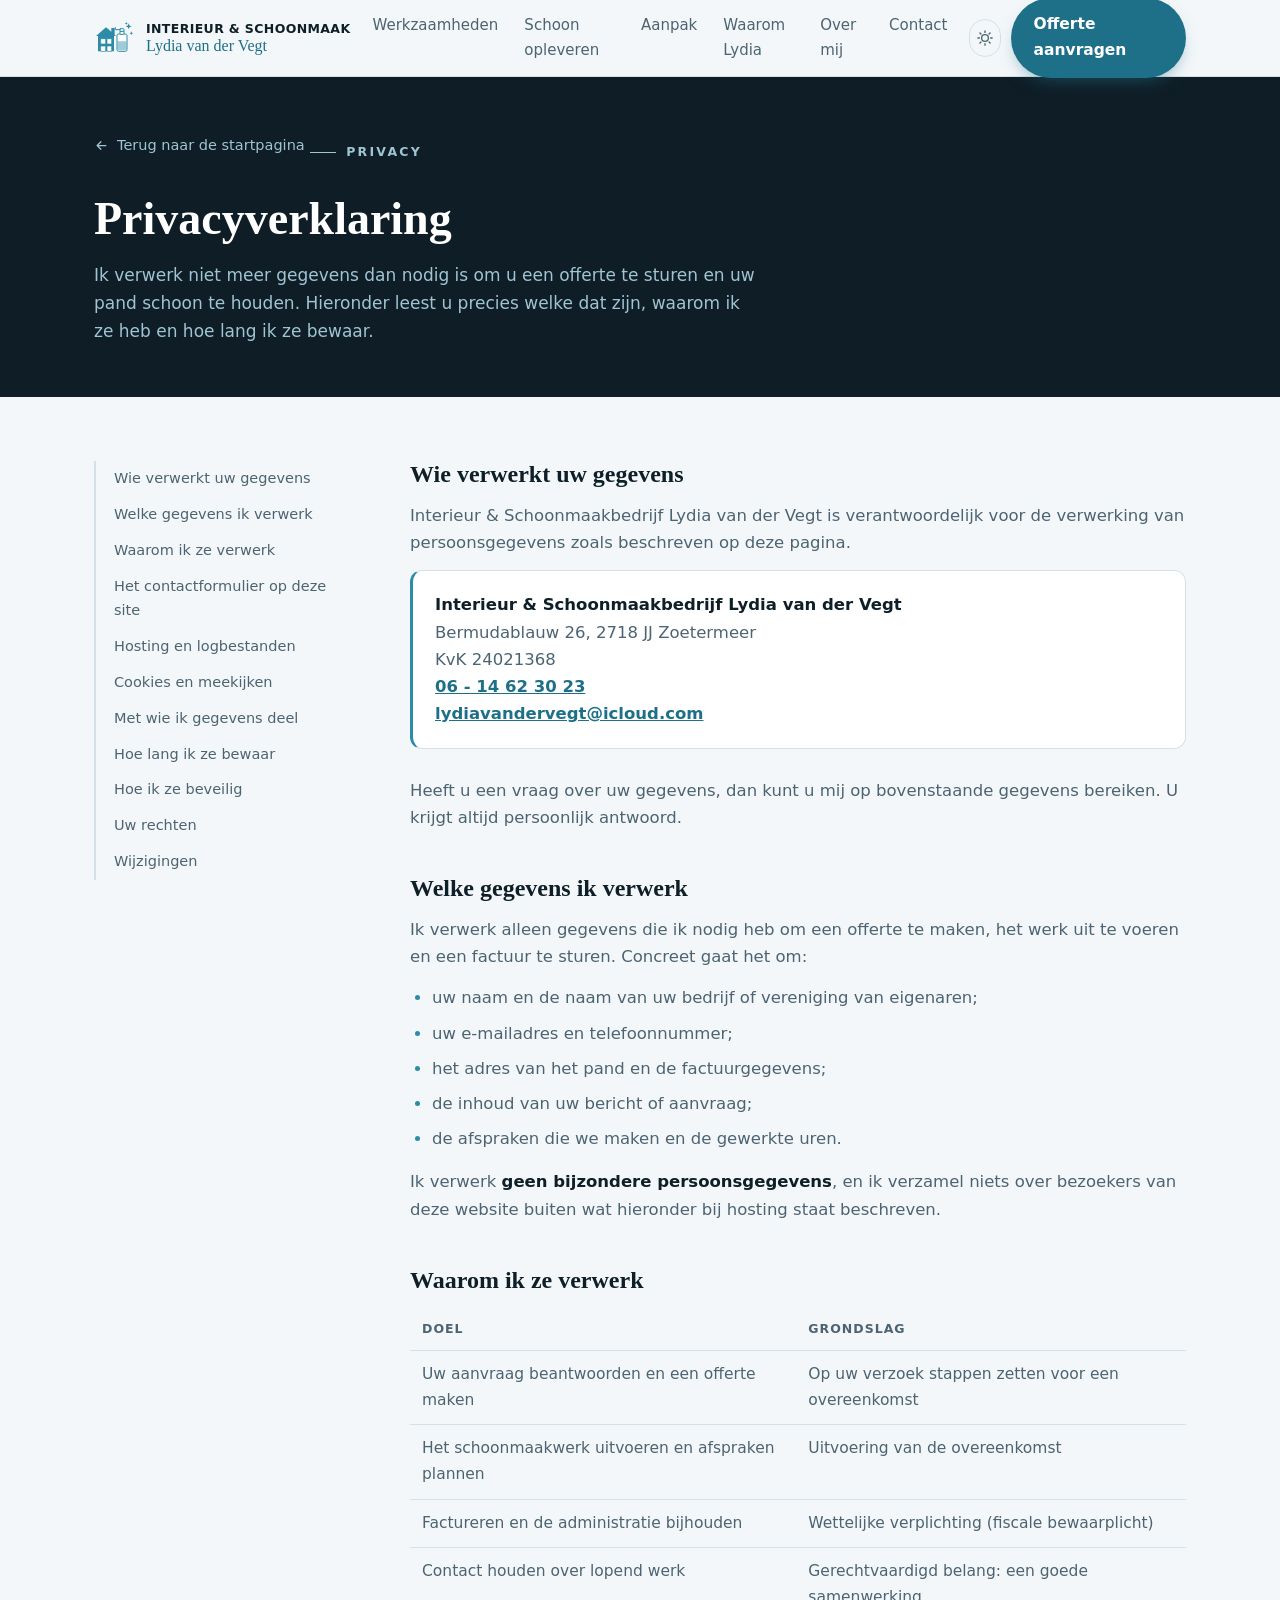
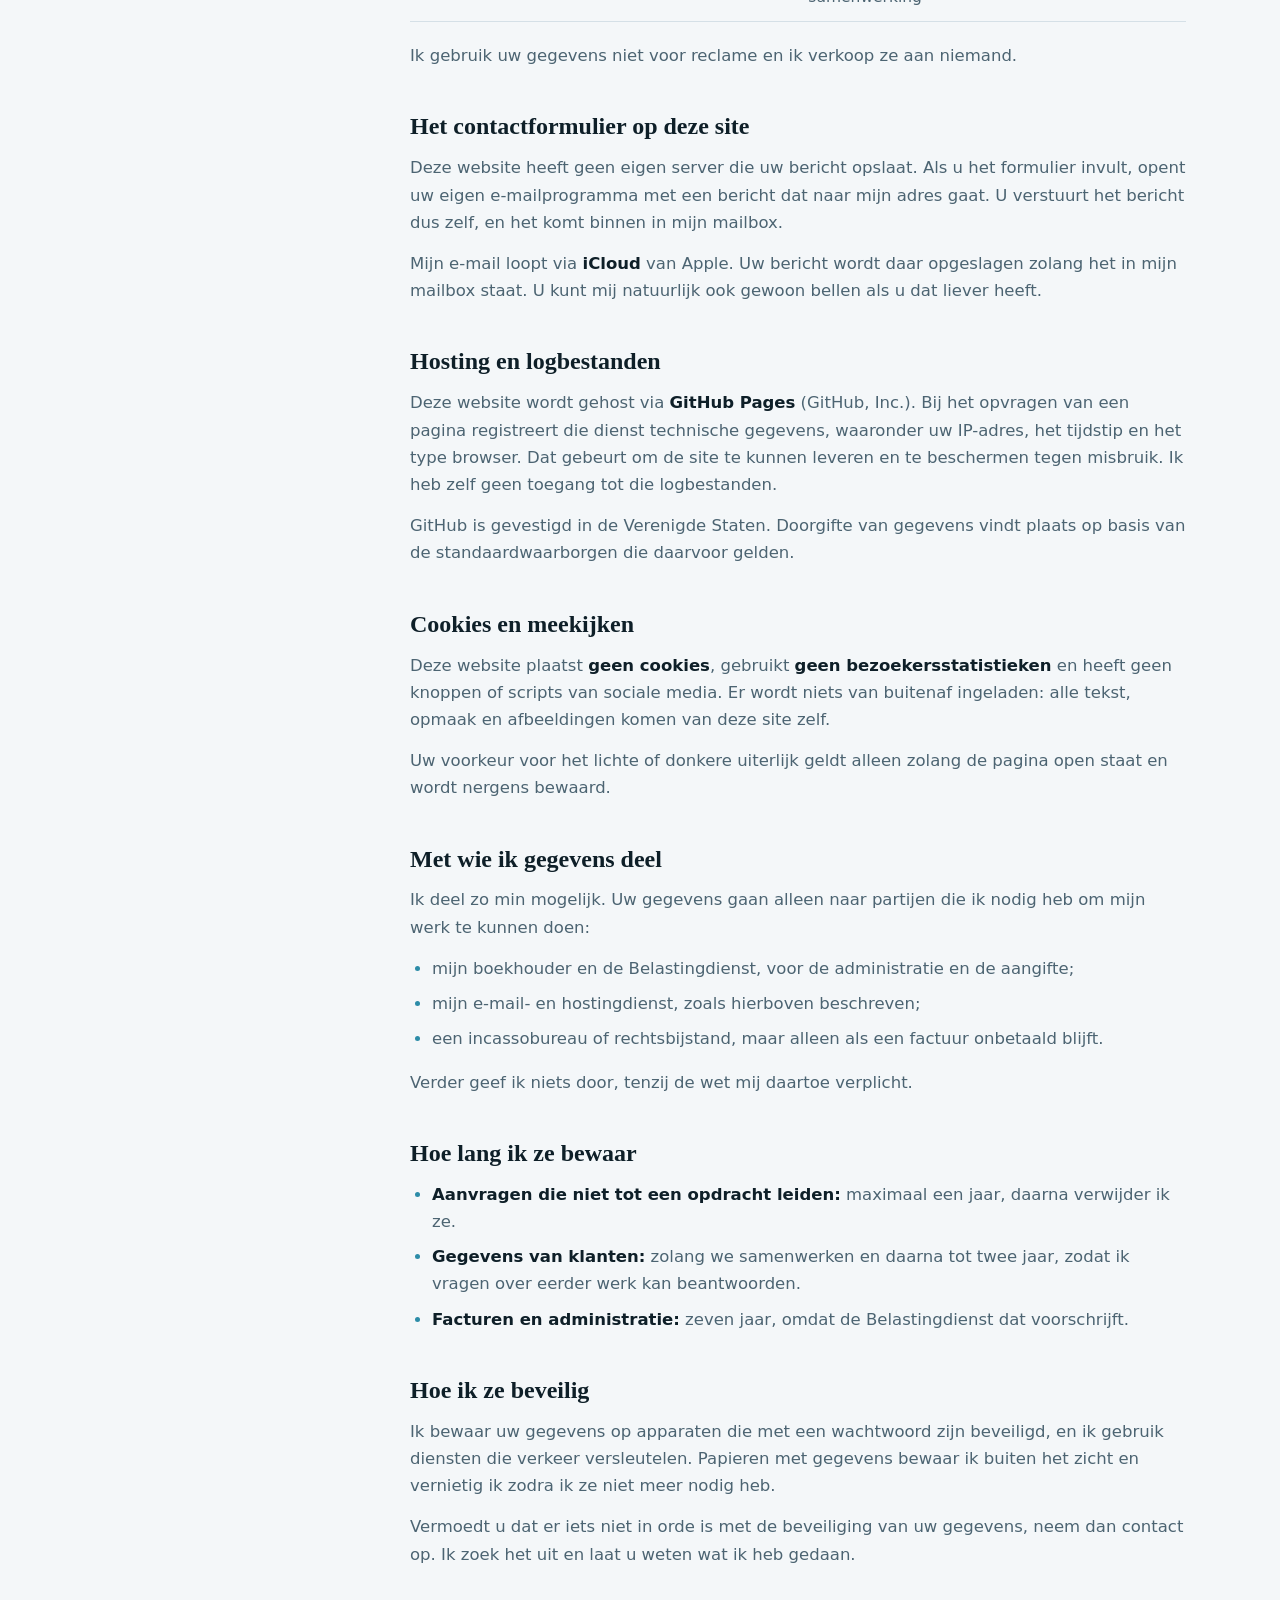
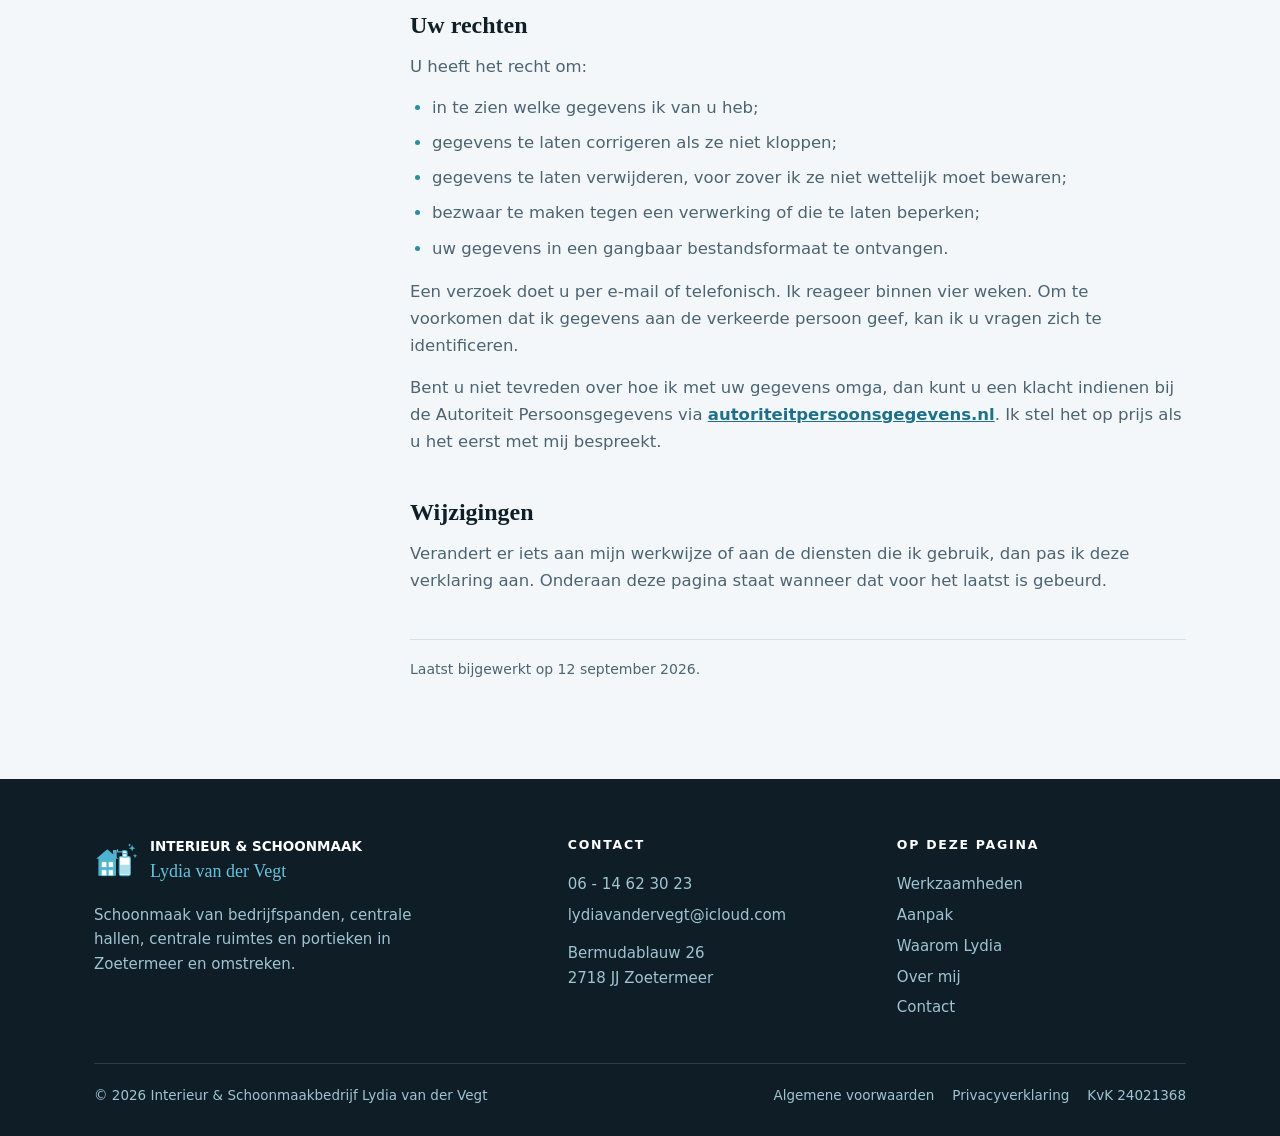
==== commit d7111072: "Schoon opleveren erbij, Den Haag eraf Eigen sectie voor het schoon opleveren van woningen en panden " ====
--- a/privacy/index.html
+++ b/privacy/index.html
@@ -50,6 +50,7 @@
     </a>
     <nav class="nav-links" id="navLinks">
       <a href="../#werk">Werkzaamheden</a>
+      <a href="#opleveren">Schoon opleveren</a>
       <a href="../#aanpak">Aanpak</a>
       <a href="../#waarom">Waarom Lydia</a>
       <a href="../#over">Over mij</a>
--- a/stijl.css
+++ b/stijl.css
@@ -174,6 +174,20 @@
 .card .ico svg{width:23px;height:23px}
 .card h3{margin-bottom:8px}
 .card p{color:var(--text-soft);font-size:15.5px}
+
+/* Twee kaarten naast elkaar (schoon opleveren) */
+.duo{display:grid;grid-template-columns:1fr 1fr;gap:20px}
+@media (max-width:760px){.duo{grid-template-columns:1fr}}
+.card ul{list-style:none;margin:16px 0 0;padding:0;border-top:1px solid var(--line);padding-top:12px}
+.card li{display:flex;gap:10px;align-items:flex-start;padding:7px 0;color:var(--text-soft);font-size:15px}
+.card li svg{width:16px;height:16px;flex:none;margin-top:4px;color:var(--accent)}
+.duo-slot{display:flex;flex-wrap:wrap;align-items:center;justify-content:space-between;gap:18px;
+  margin-top:24px;padding:22px 24px;background:var(--card);border:1px solid var(--line);border-radius:var(--radius)}
+.duo-slot p{color:var(--text-soft);font-size:15.5px;max-width:52ch}
+@media (max-width:620px){
+  .duo-slot{padding:20px;flex-direction:column;align-items:flex-start}
+  .duo-slot .btn{width:100%;justify-content:center}
+}
 
 /* Aanpak / stappen */
 .stappen{display:grid;grid-template-columns:repeat(4,1fr);gap:22px;counter-reset:stap}
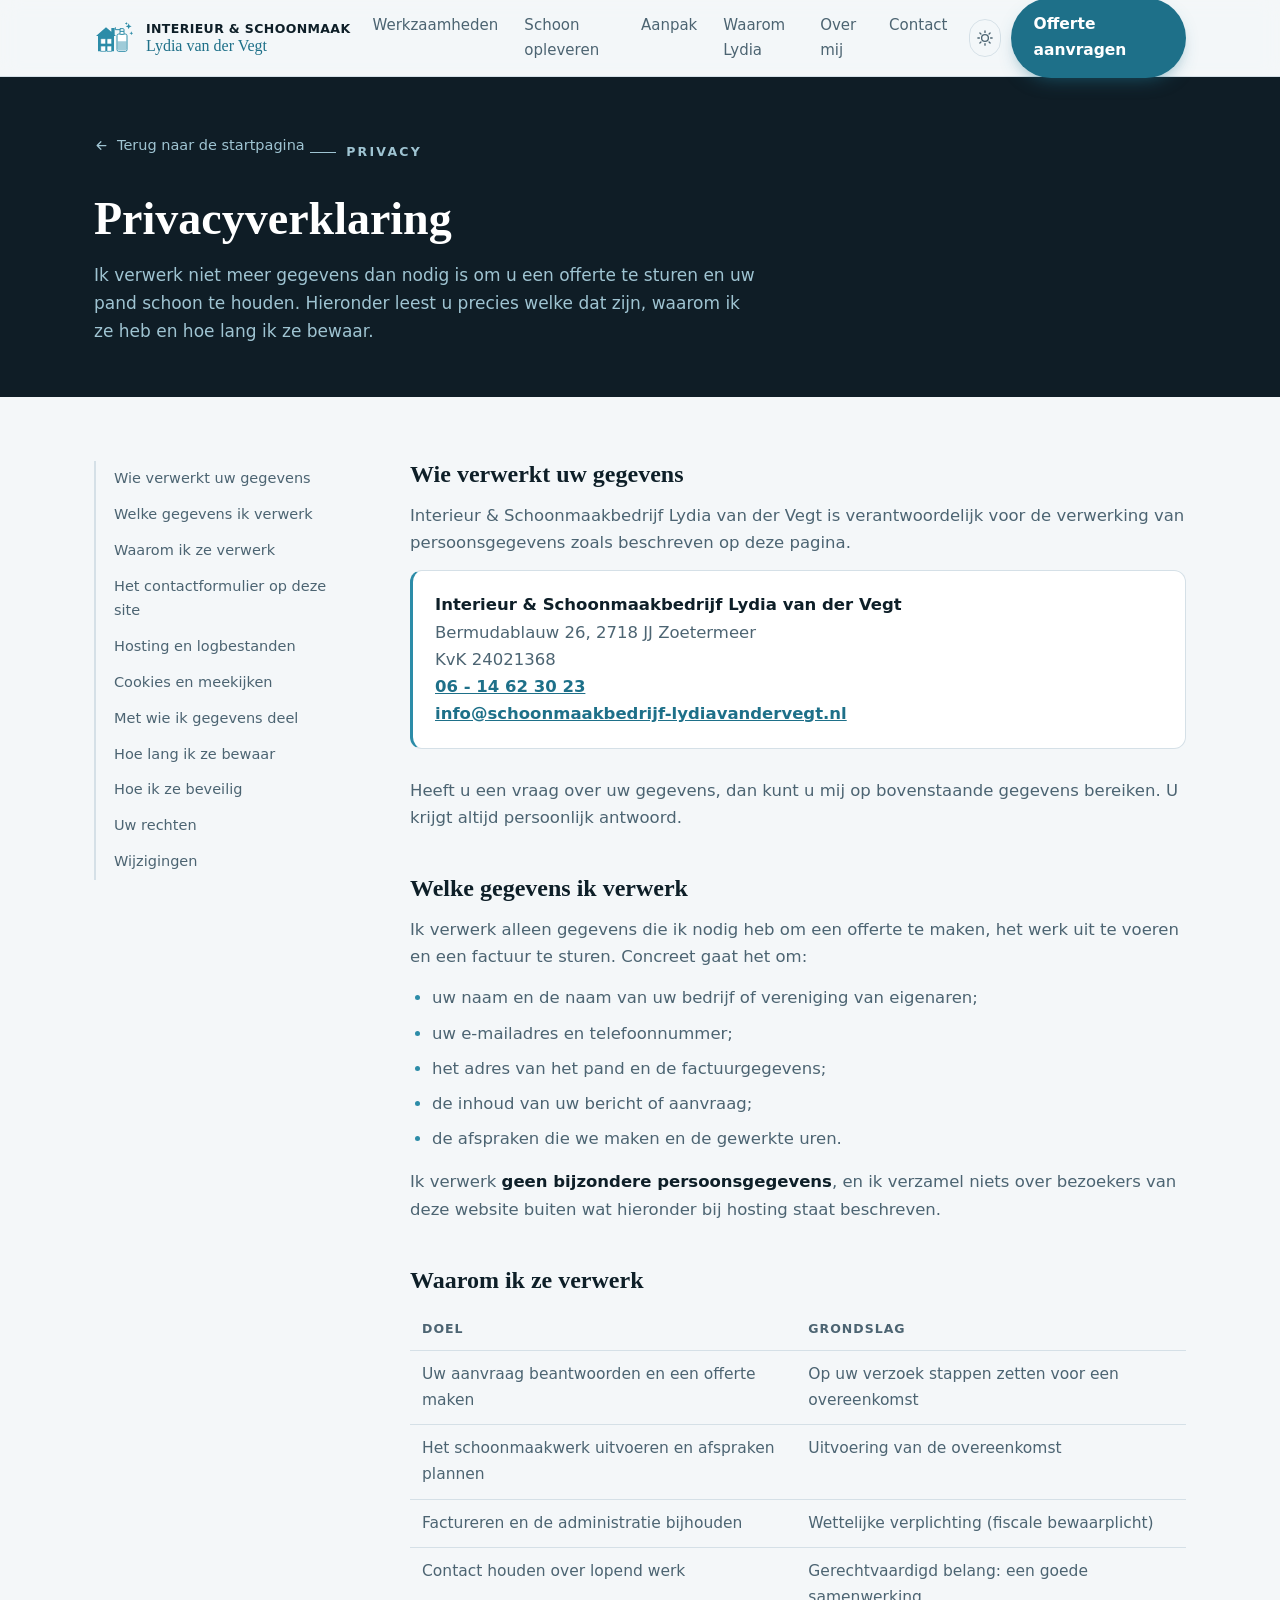
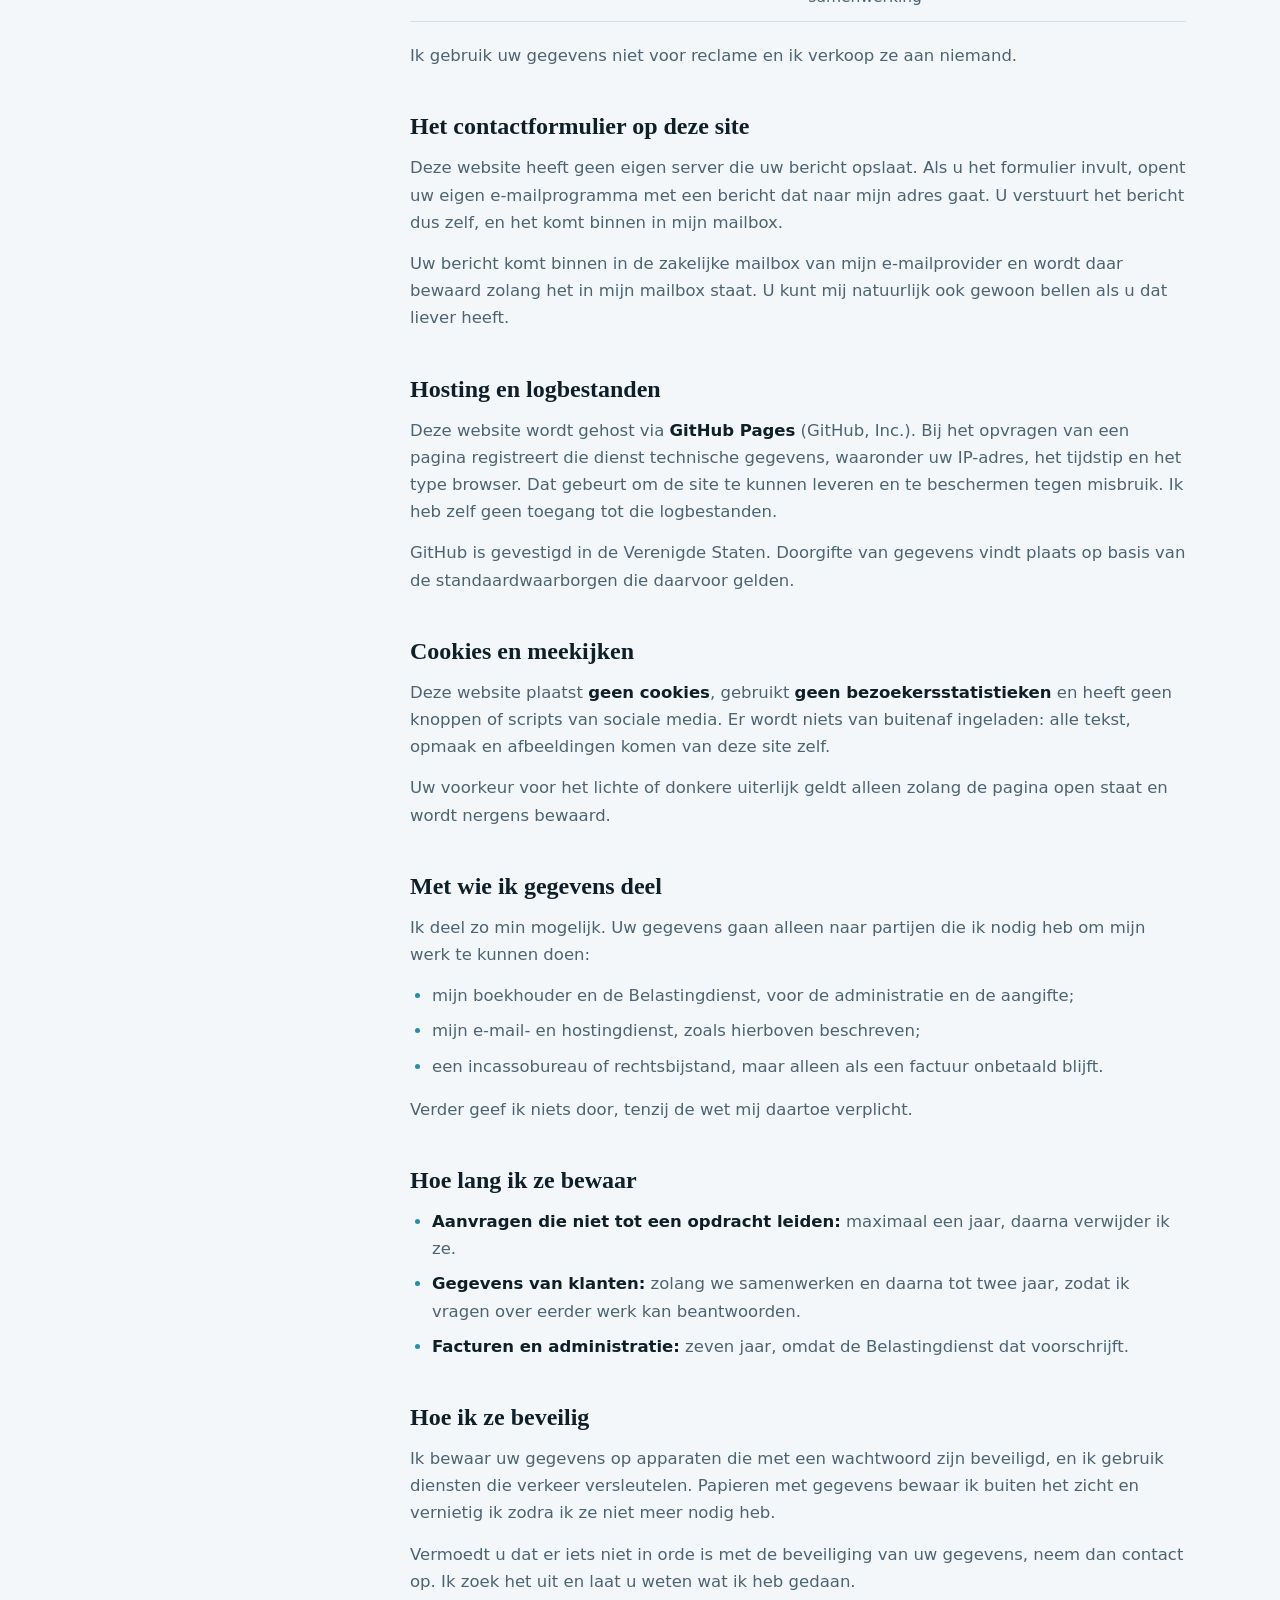
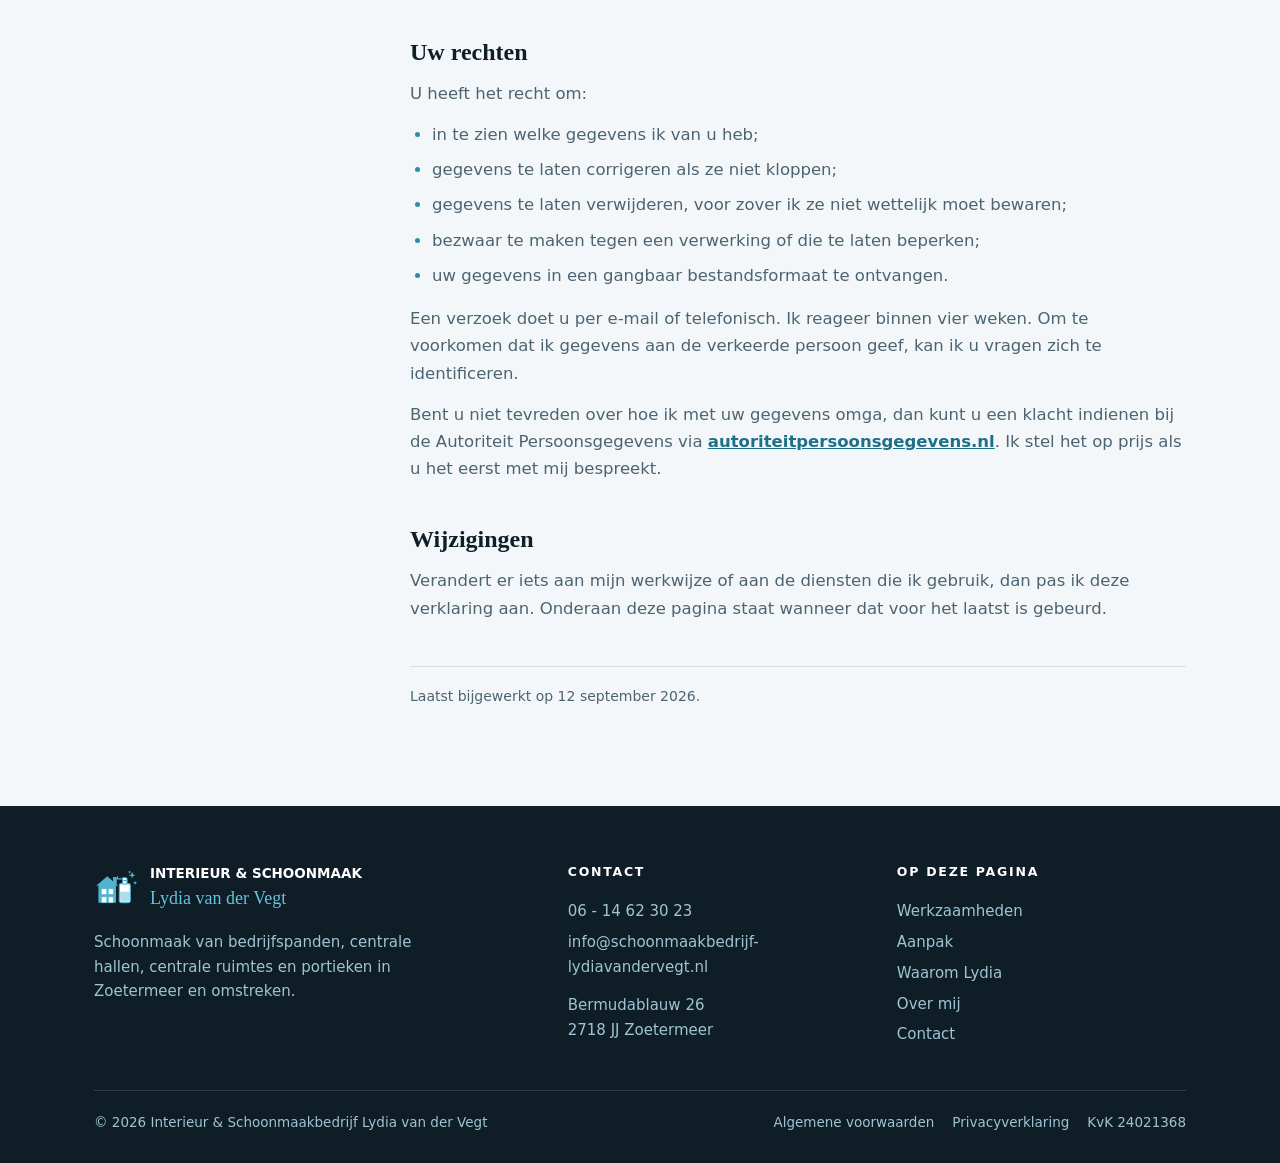
==== commit 1dde2582: "Profielfoto voor Outlook en nieuw e-mailadres Profielfoto van 648 pixels met het volledige beeldmerk" ====
--- a/privacy/index.html
+++ b/privacy/index.html
@@ -107,7 +107,7 @@
             Bermudablauw 26, 2718 JJ Zoetermeer<br />
             KvK 24021368<br />
             <a href="tel:+31614623023">06 - 14 62 30 23</a><br />
-            <a href="mailto:lydiavandervegt@icloud.com">lydiavandervegt@icloud.com</a>
+            <a href="mailto:info@schoonmaakbedrijf-lydiavandervegt.nl">info@schoonmaakbedrijf-lydiavandervegt.nl</a>
           </p>
         </div>
         <p>Heeft u een vraag over uw gegevens, dan kunt u mij op bovenstaande gegevens bereiken. U krijgt altijd persoonlijk antwoord.</p>
@@ -139,7 +139,7 @@
         <h2 id="formulier">Het contactformulier op deze site</h2>
 
         <p>Deze website heeft geen eigen server die uw bericht opslaat. Als u het formulier invult, opent uw eigen e-mailprogramma met een bericht dat naar mijn adres gaat. U verstuurt het bericht dus zelf, en het komt binnen in mijn mailbox.</p>
-        <p>Mijn e-mail loopt via <strong>iCloud</strong> van Apple. Uw bericht wordt daar opgeslagen zolang het in mijn mailbox staat. U kunt mij natuurlijk ook gewoon bellen als u dat liever heeft.</p>
+        <p>Uw bericht komt binnen in de zakelijke mailbox van mijn e-mailprovider en wordt daar bewaard zolang het in mijn mailbox staat. U kunt mij natuurlijk ook gewoon bellen als u dat liever heeft.</p>
         <h2 id="hosting">Hosting en logbestanden</h2>
 
         <p>Deze website wordt gehost via <strong>GitHub Pages</strong> (GitHub, Inc.). Bij het opvragen van een pagina registreert die dienst technische gegevens, waaronder uw IP-adres, het tijdstip en het type browser. Dat gebeurt om de site te kunnen leveren en te beschermen tegen misbruik. Ik heb zelf geen toegang tot die logbestanden.</p>
@@ -204,7 +204,7 @@
       <div>
         <h4>Contact</h4>
         <a href="tel:+31614623023">06 - 14 62 30 23</a>
-        <a href="mailto:lydiavandervegt@icloud.com">lydiavandervegt@icloud.com</a>
+        <a href="mailto:info@schoonmaakbedrijf-lydiavandervegt.nl">info@schoonmaakbedrijf-lydiavandervegt.nl</a>
         <address class="adres" style="margin-top:10px">
           Bermudablauw 26<br />
           2718 JJ Zoetermeer
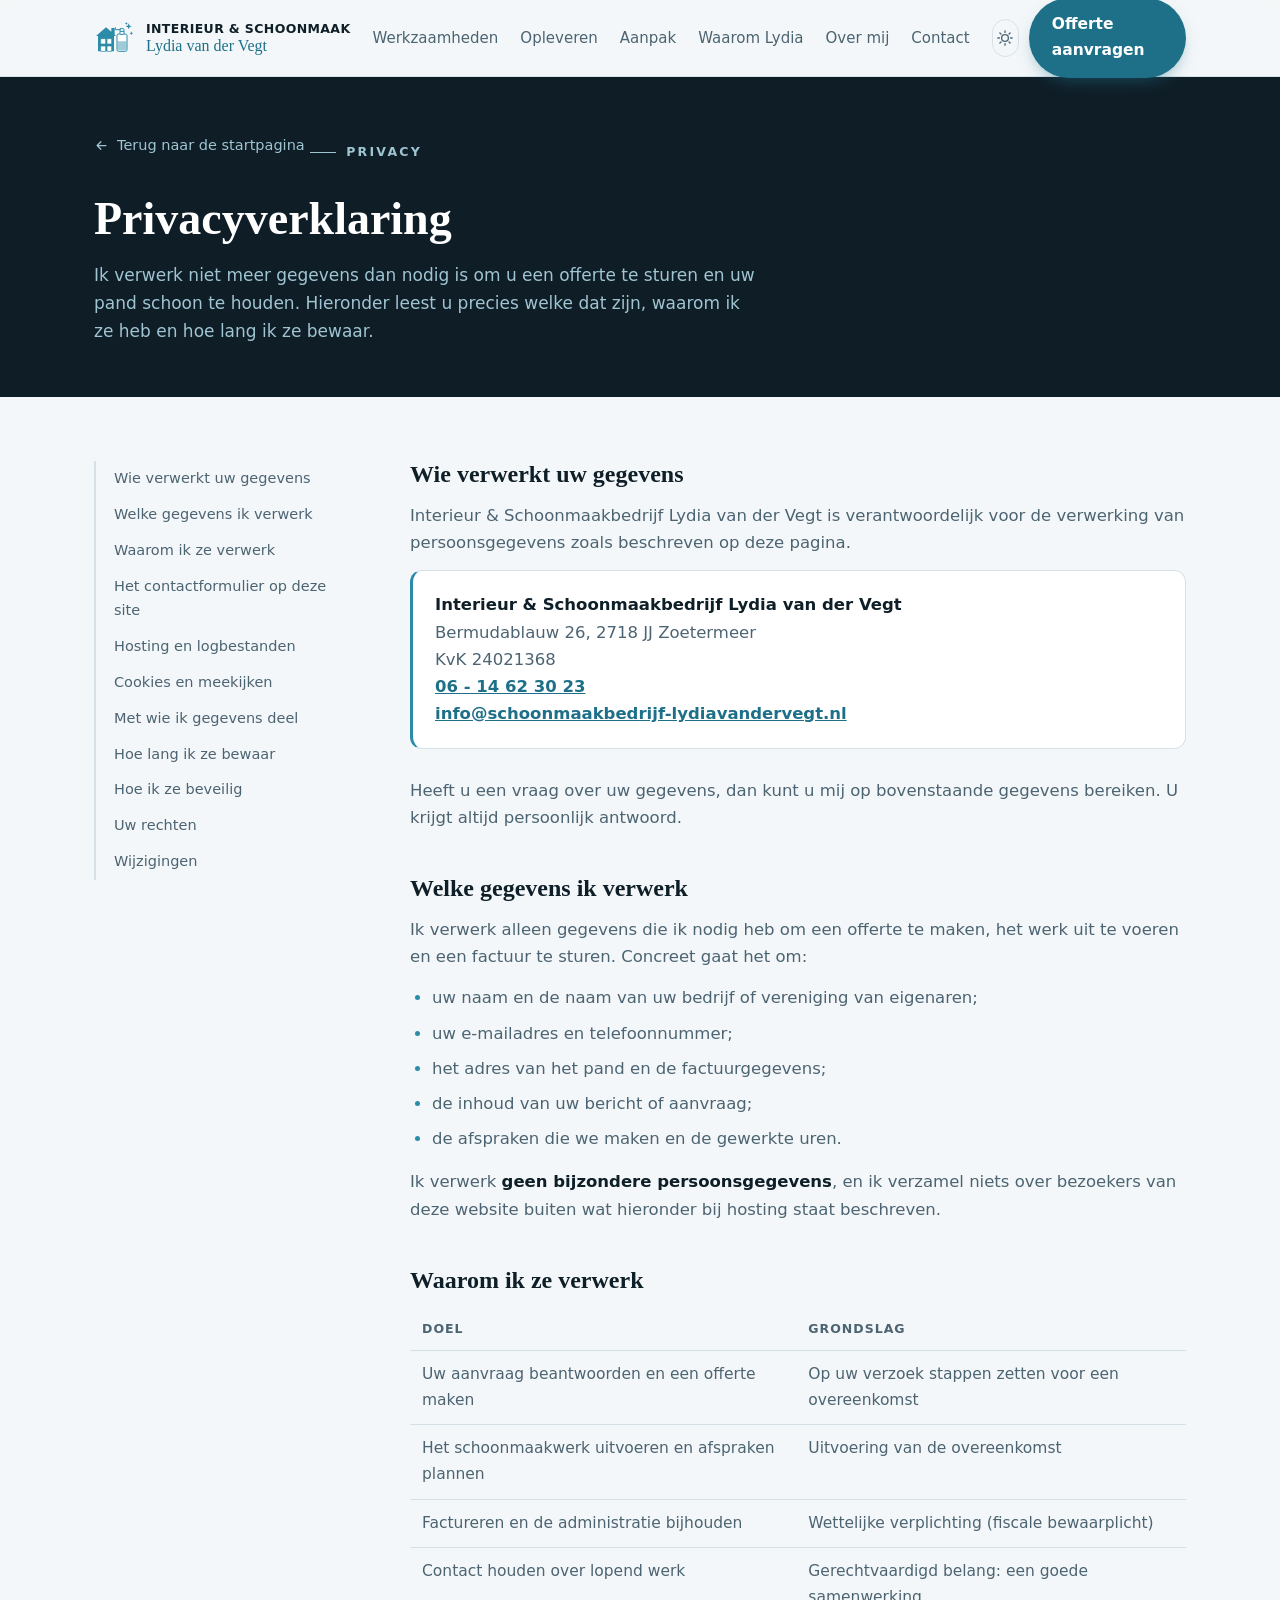
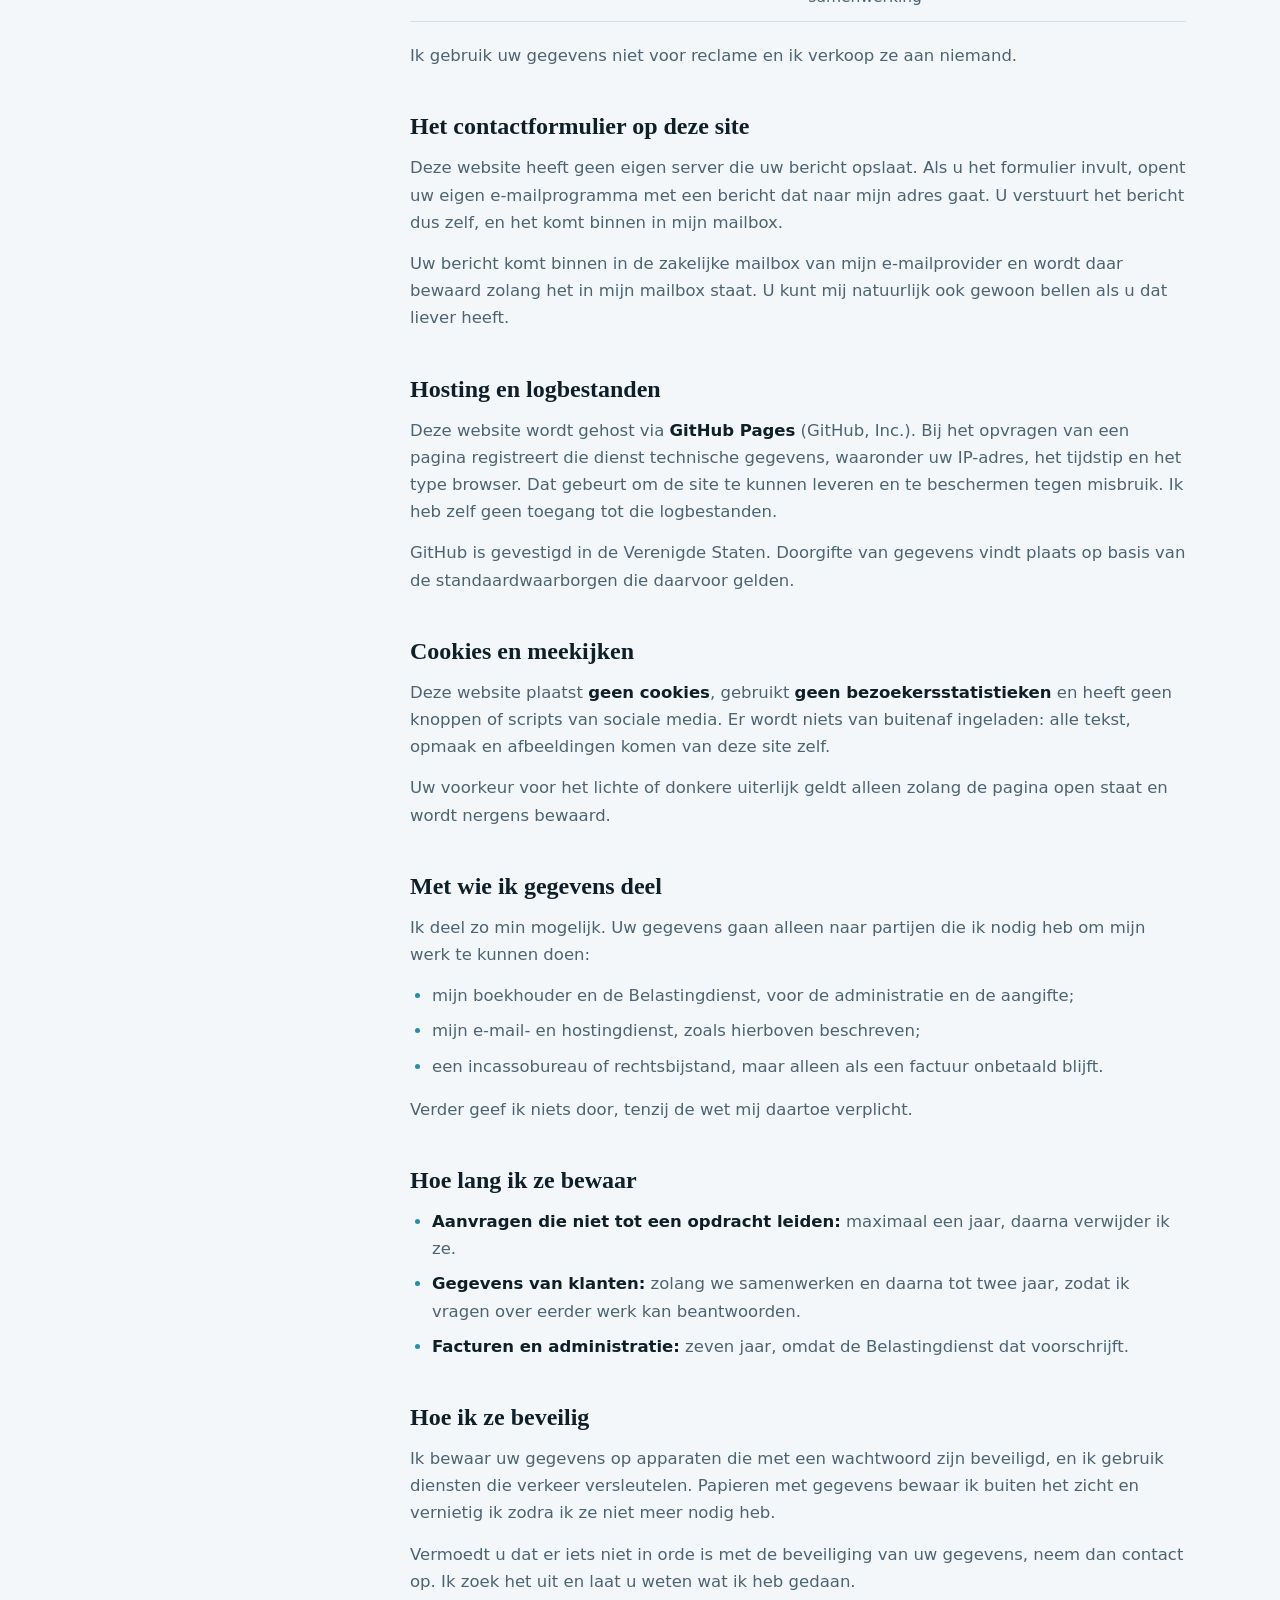
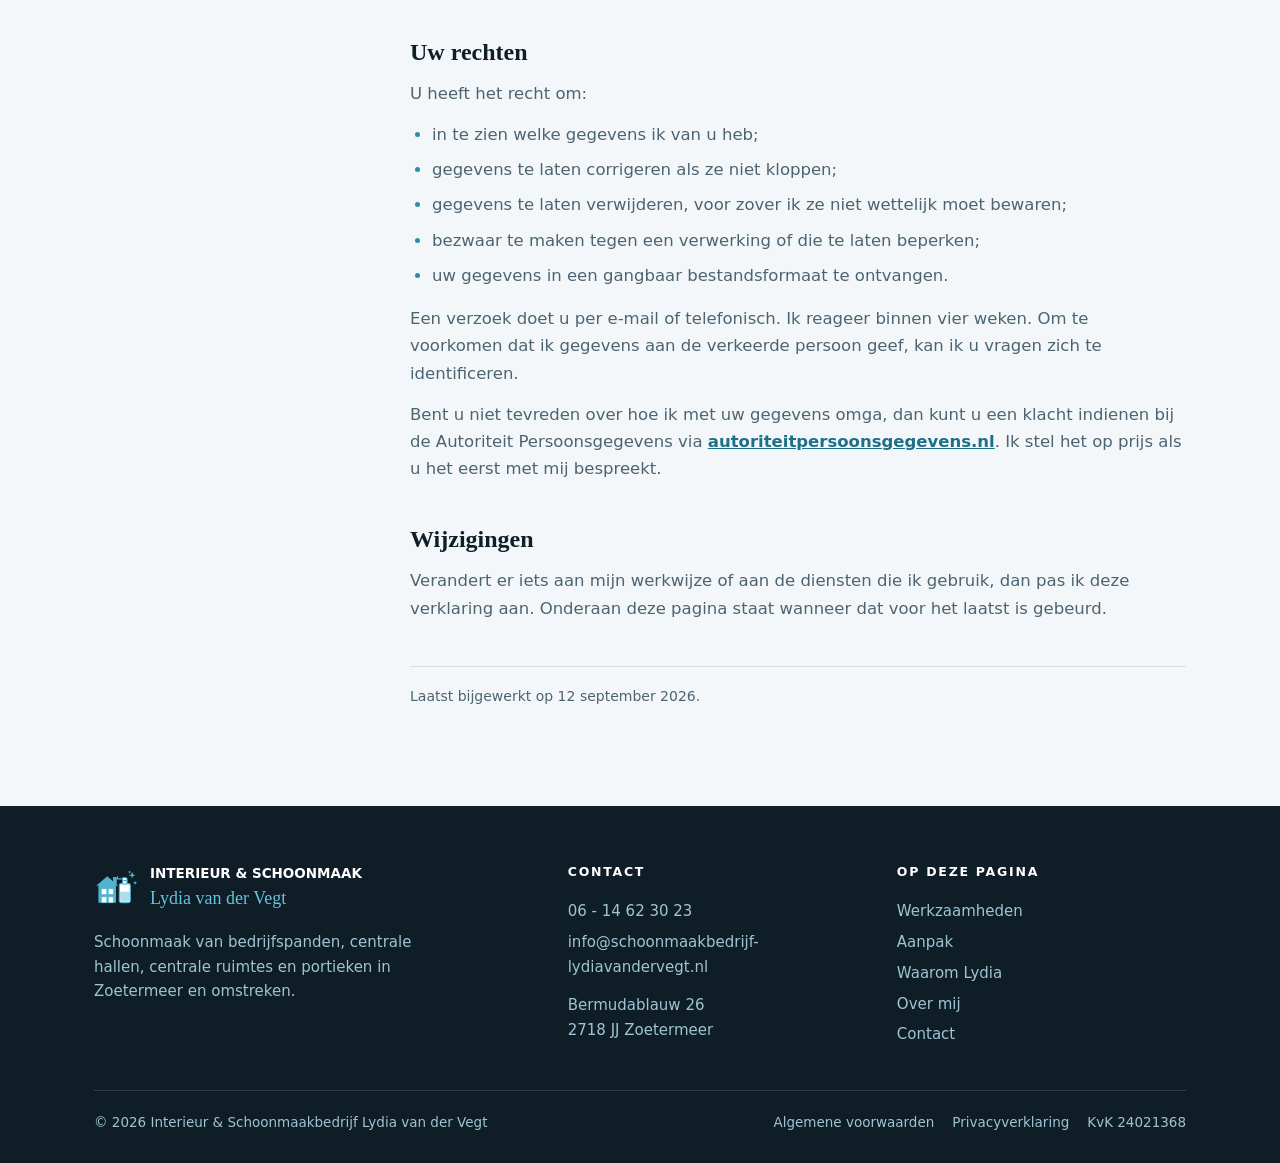
==== commit f2038e37: "Bovenbalk repareren Met het item erbij braken de menu-items over twee regels. Het item heet nu Oplev" ====
--- a/privacy/index.html
+++ b/privacy/index.html
@@ -50,7 +50,7 @@
     </a>
     <nav class="nav-links" id="navLinks">
       <a href="../#werk">Werkzaamheden</a>
-      <a href="#opleveren">Schoon opleveren</a>
+      <a href="#opleveren">Opleveren</a>
       <a href="../#aanpak">Aanpak</a>
       <a href="../#waarom">Waarom Lydia</a>
       <a href="../#over">Over mij</a>
--- a/stijl.css
+++ b/stijl.css
@@ -102,8 +102,8 @@
 .brand .naam{display:flex;flex-direction:column;line-height:1.2}
 .brand .naam .b1{font-size:12.5px;font-weight:600;letter-spacing:.03em;color:var(--text)}
 .brand .naam .b2{font-family:var(--script);font-size:16px;color:var(--accent-deep)}
-.nav-links{display:flex;gap:26px;margin-left:auto;font-size:15px}
-.nav-links a{text-decoration:none;color:var(--text-soft);font-weight:500}
+.nav-links{display:flex;gap:22px;margin-left:auto;font-size:15px}
+.nav-links a{text-decoration:none;color:var(--text-soft);font-weight:500;white-space:nowrap}
 .nav-links a:hover{color:var(--accent-deep)}
 .nav-cta{display:flex;align-items:center;gap:10px}
 .theme-toggle{width:38px;height:38px;border-radius:999px;border:1px solid var(--line);background:transparent;
@@ -113,7 +113,7 @@
 .menu-btn{display:none;width:42px;height:38px;border:1px solid var(--line);background:transparent;
   border-radius:10px;cursor:pointer;flex-direction:column;justify-content:center;align-items:center;gap:4px;padding:0}
 .menu-btn span{display:block;width:17px;height:1.6px;background:var(--text)}
-@media (max-width:960px){
+@media (max-width:1100px){
   .nav-links{position:absolute;top:76px;left:0;right:0;background:var(--card);border-bottom:1px solid var(--line);
     flex-direction:column;gap:0;padding:8px 24px 18px;display:none}
   .header.open .nav-links{display:flex}
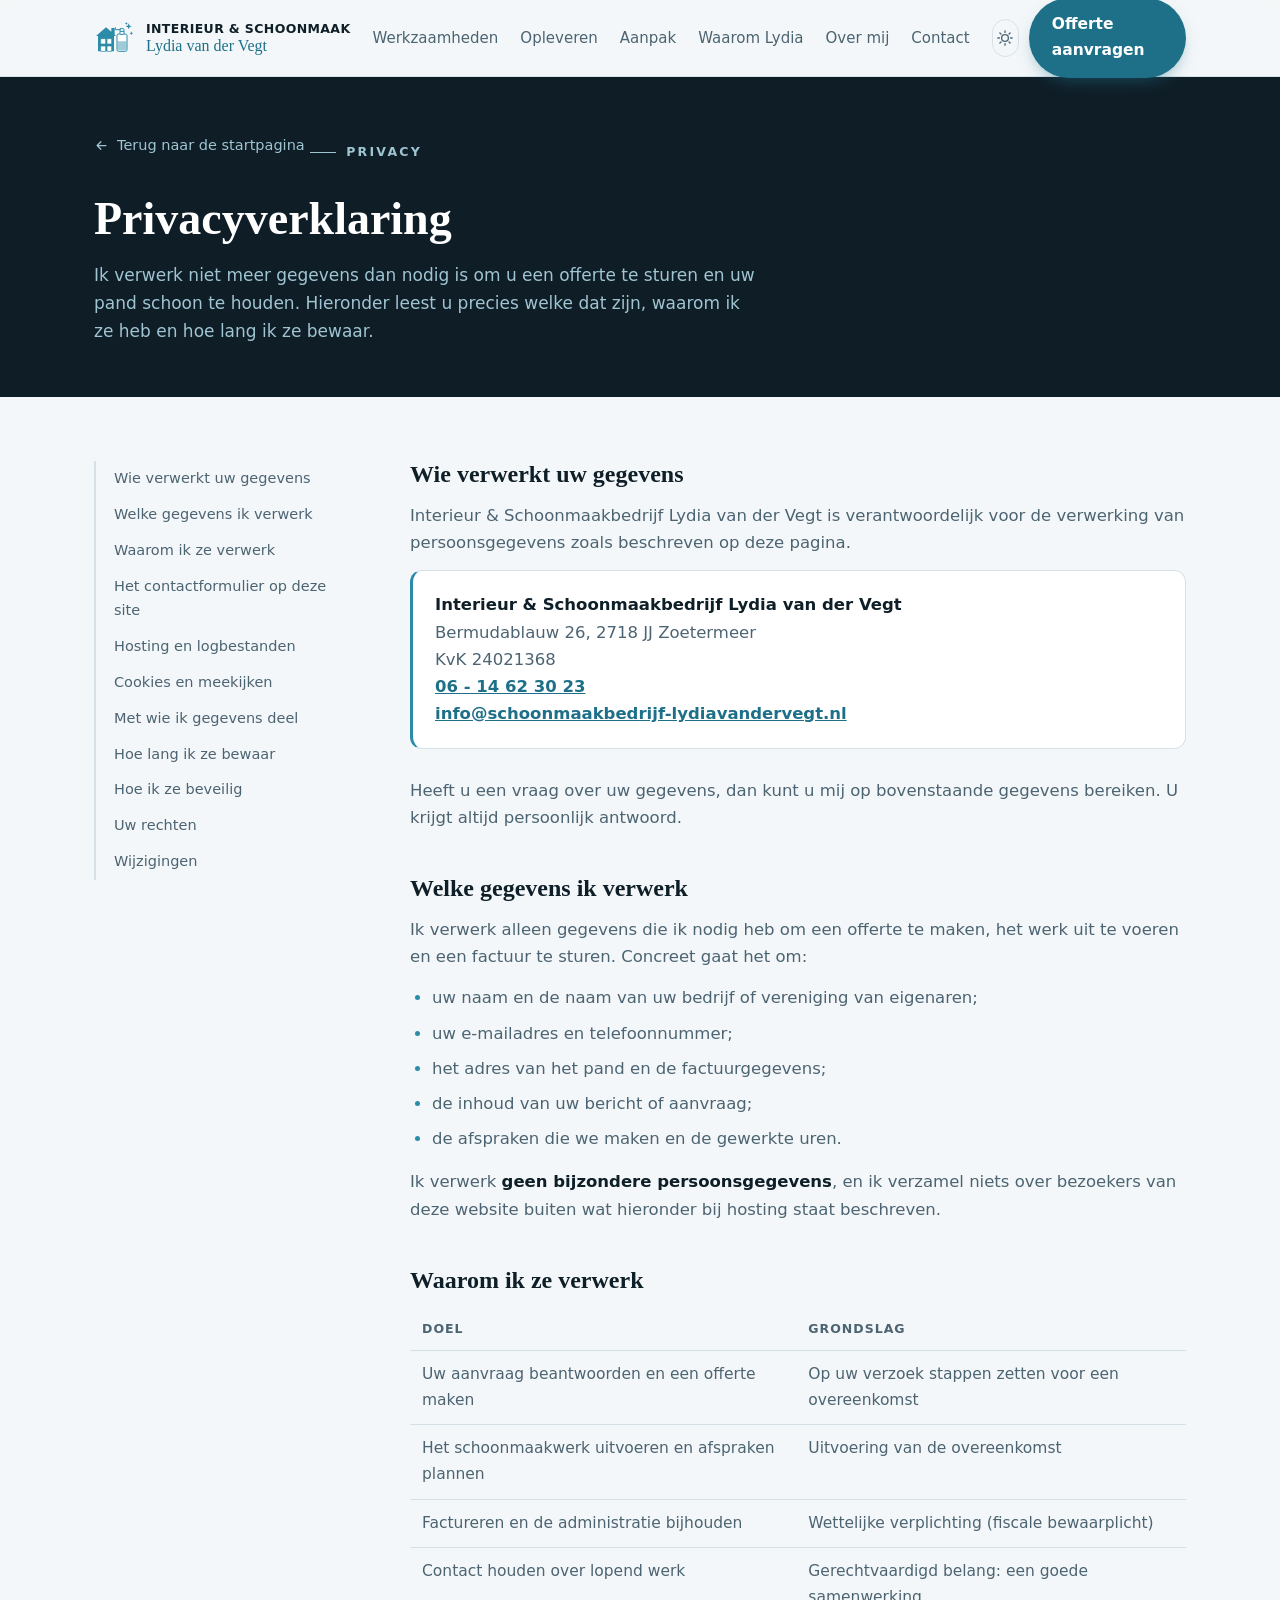
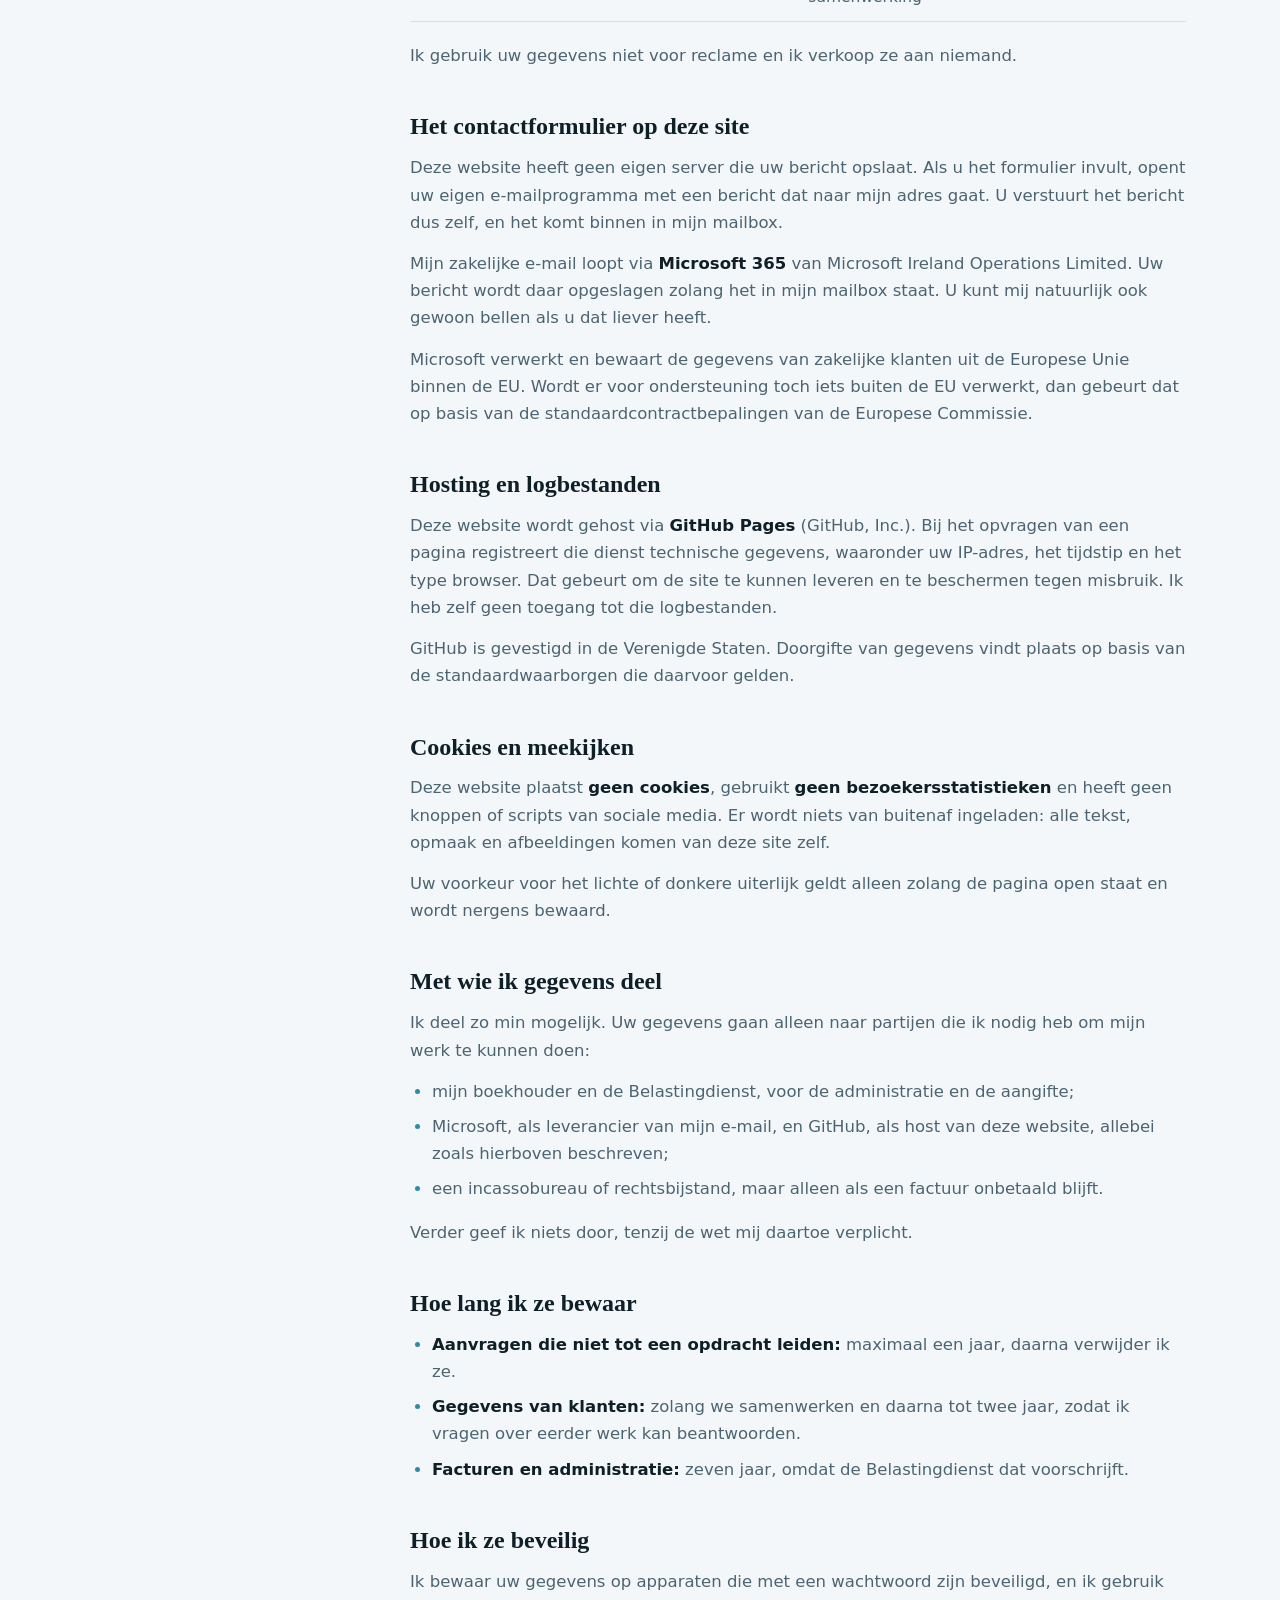
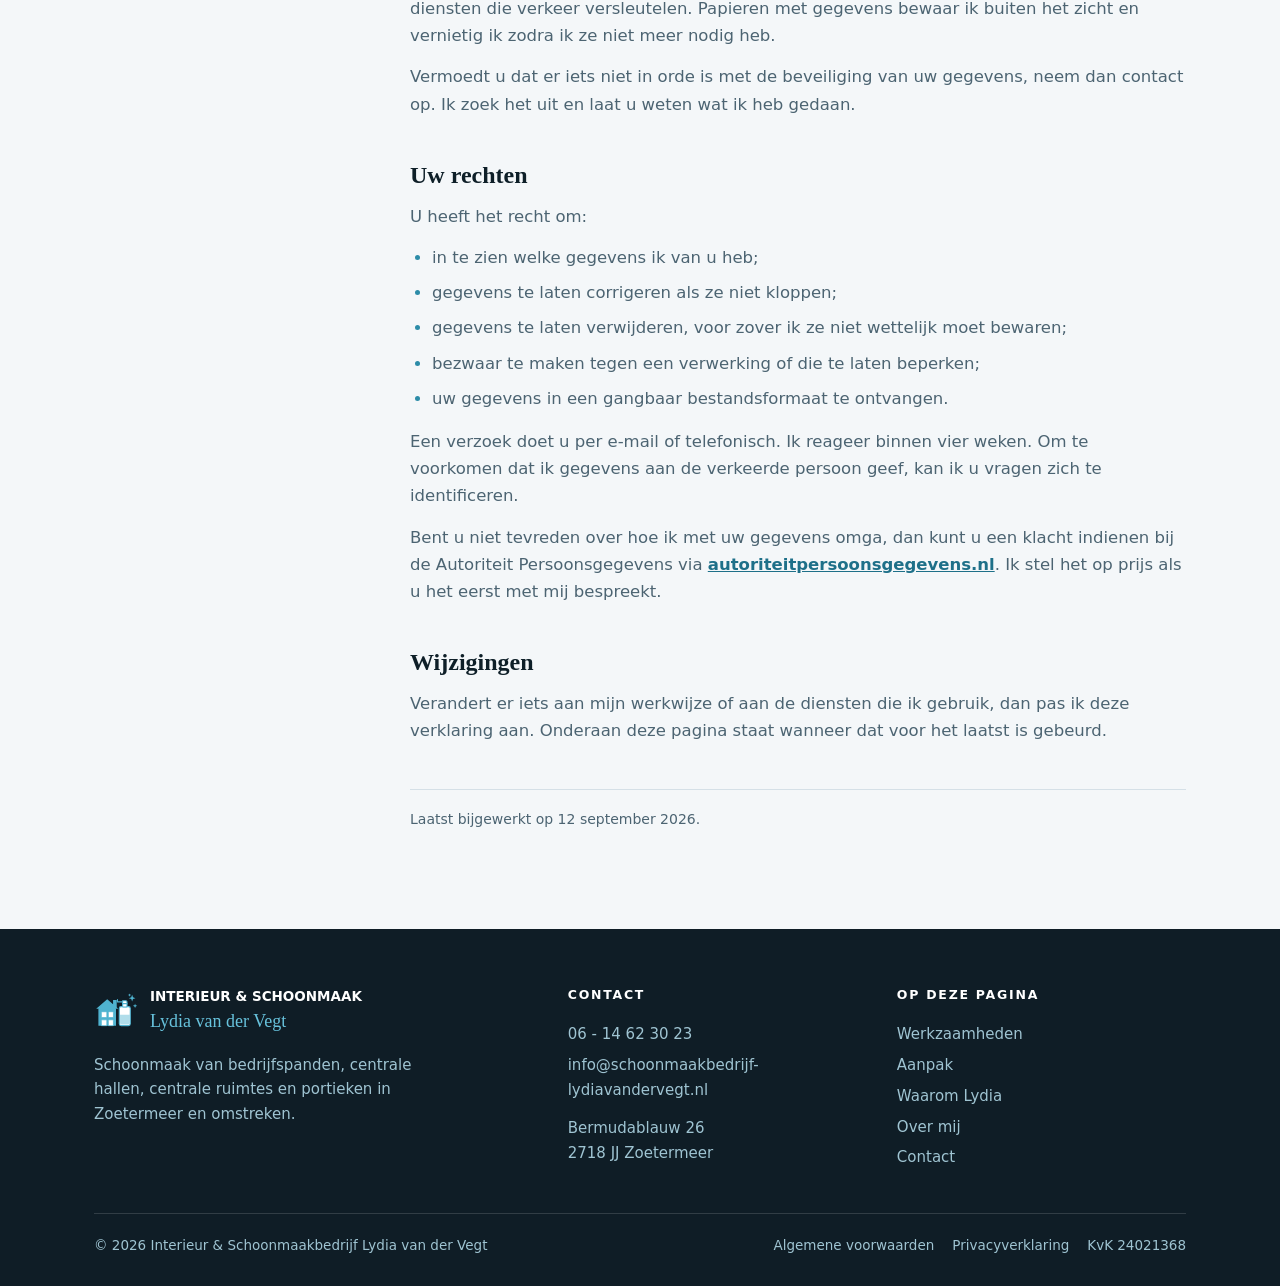
==== commit 3bd290f1: "Aangeleverd logo erbij en Microsoft 365 in de privacyverklaring Het echte logo staat nu in merk/ als" ====
--- a/privacy/index.html
+++ b/privacy/index.html
@@ -139,7 +139,8 @@
         <h2 id="formulier">Het contactformulier op deze site</h2>
 
         <p>Deze website heeft geen eigen server die uw bericht opslaat. Als u het formulier invult, opent uw eigen e-mailprogramma met een bericht dat naar mijn adres gaat. U verstuurt het bericht dus zelf, en het komt binnen in mijn mailbox.</p>
-        <p>Uw bericht komt binnen in de zakelijke mailbox van mijn e-mailprovider en wordt daar bewaard zolang het in mijn mailbox staat. U kunt mij natuurlijk ook gewoon bellen als u dat liever heeft.</p>
+        <p>Mijn zakelijke e-mail loopt via <strong>Microsoft 365</strong> van Microsoft Ireland Operations Limited. Uw bericht wordt daar opgeslagen zolang het in mijn mailbox staat. U kunt mij natuurlijk ook gewoon bellen als u dat liever heeft.</p>
+        <p>Microsoft verwerkt en bewaart de gegevens van zakelijke klanten uit de Europese Unie binnen de EU. Wordt er voor ondersteuning toch iets buiten de EU verwerkt, dan gebeurt dat op basis van de standaardcontractbepalingen van de Europese Commissie.</p>
         <h2 id="hosting">Hosting en logbestanden</h2>
 
         <p>Deze website wordt gehost via <strong>GitHub Pages</strong> (GitHub, Inc.). Bij het opvragen van een pagina registreert die dienst technische gegevens, waaronder uw IP-adres, het tijdstip en het type browser. Dat gebeurt om de site te kunnen leveren en te beschermen tegen misbruik. Ik heb zelf geen toegang tot die logbestanden.</p>
@@ -153,7 +154,7 @@
         <p>Ik deel zo min mogelijk. Uw gegevens gaan alleen naar partijen die ik nodig heb om mijn werk te kunnen doen:</p>
         <ul>
           <li>mijn boekhouder en de Belastingdienst, voor de administratie en de aangifte;</li>
-          <li>mijn e-mail- en hostingdienst, zoals hierboven beschreven;</li>
+          <li>Microsoft, als leverancier van mijn e-mail, en GitHub, als host van deze website, allebei zoals hierboven beschreven;</li>
           <li>een incassobureau of rechtsbijstand, maar alleen als een factuur onbetaald blijft.</li>
         </ul>
         <p>Verder geef ik niets door, tenzij de wet mij daartoe verplicht.</p>
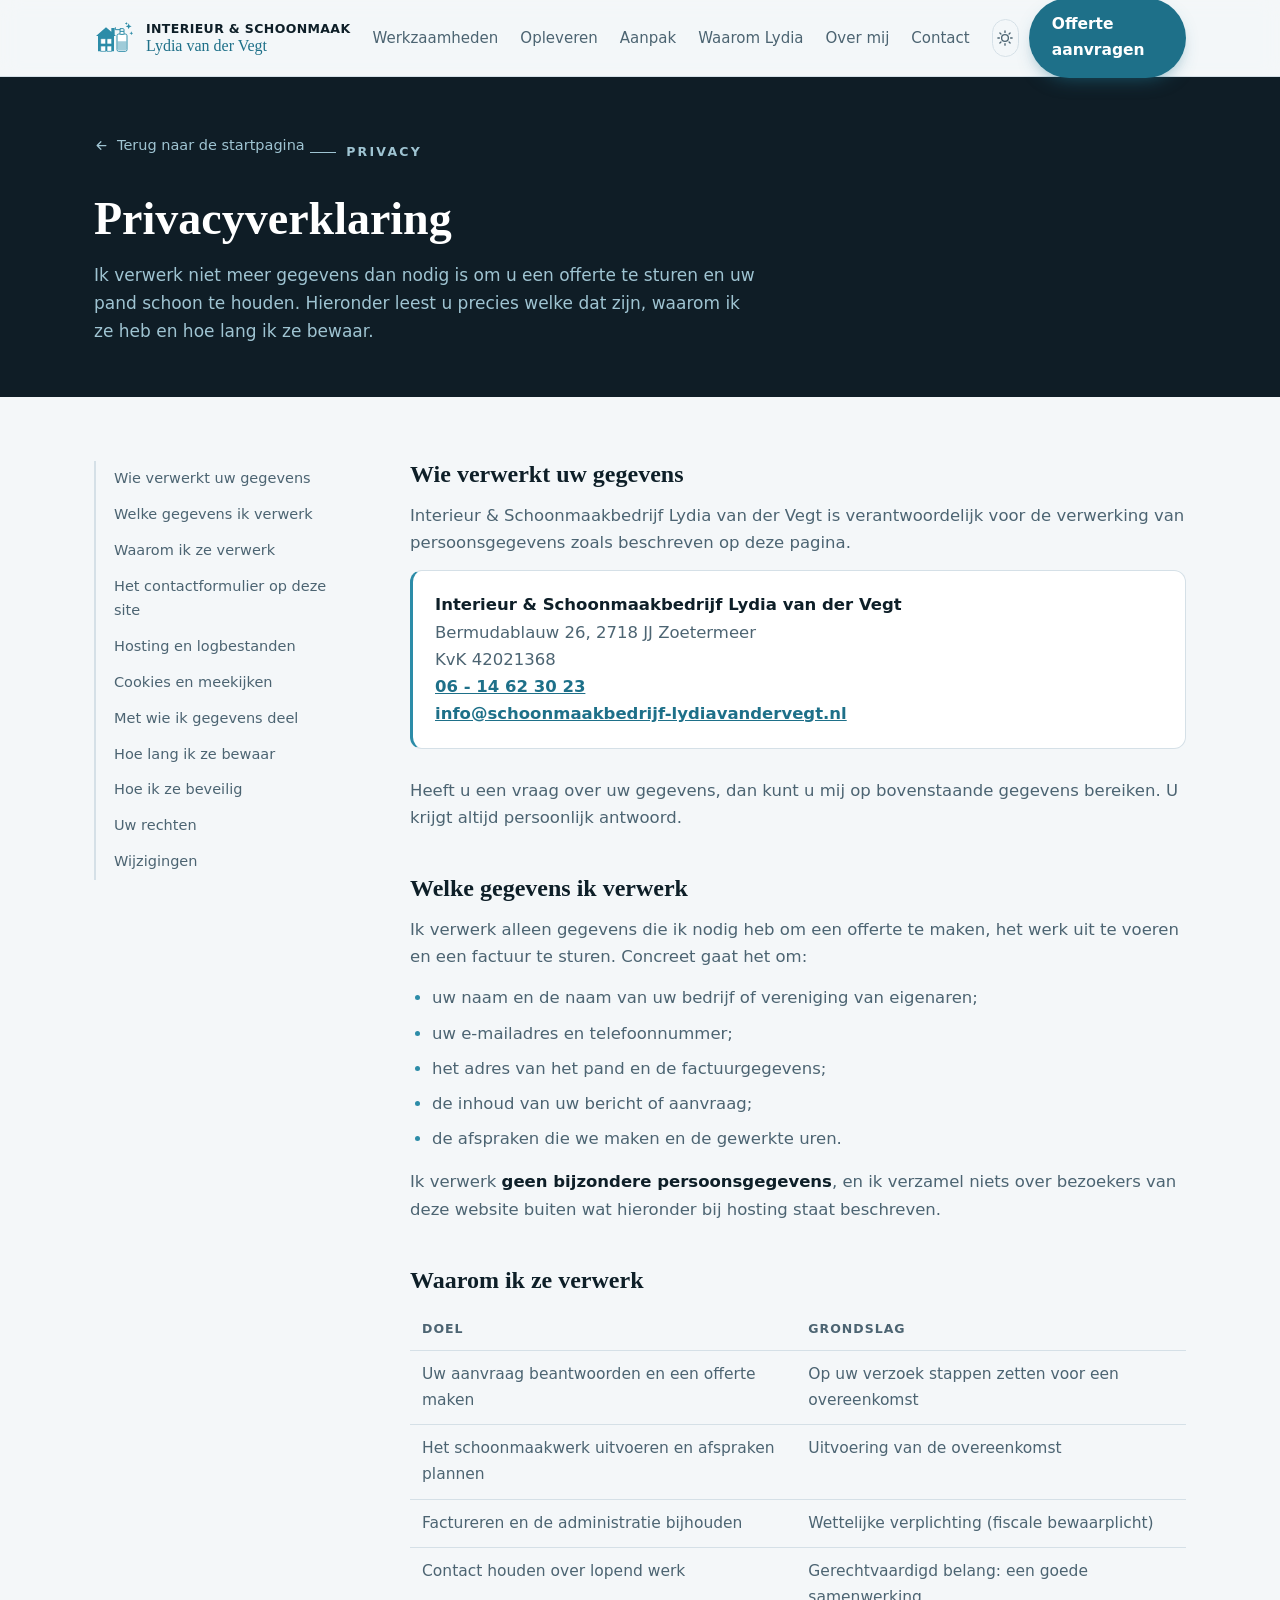
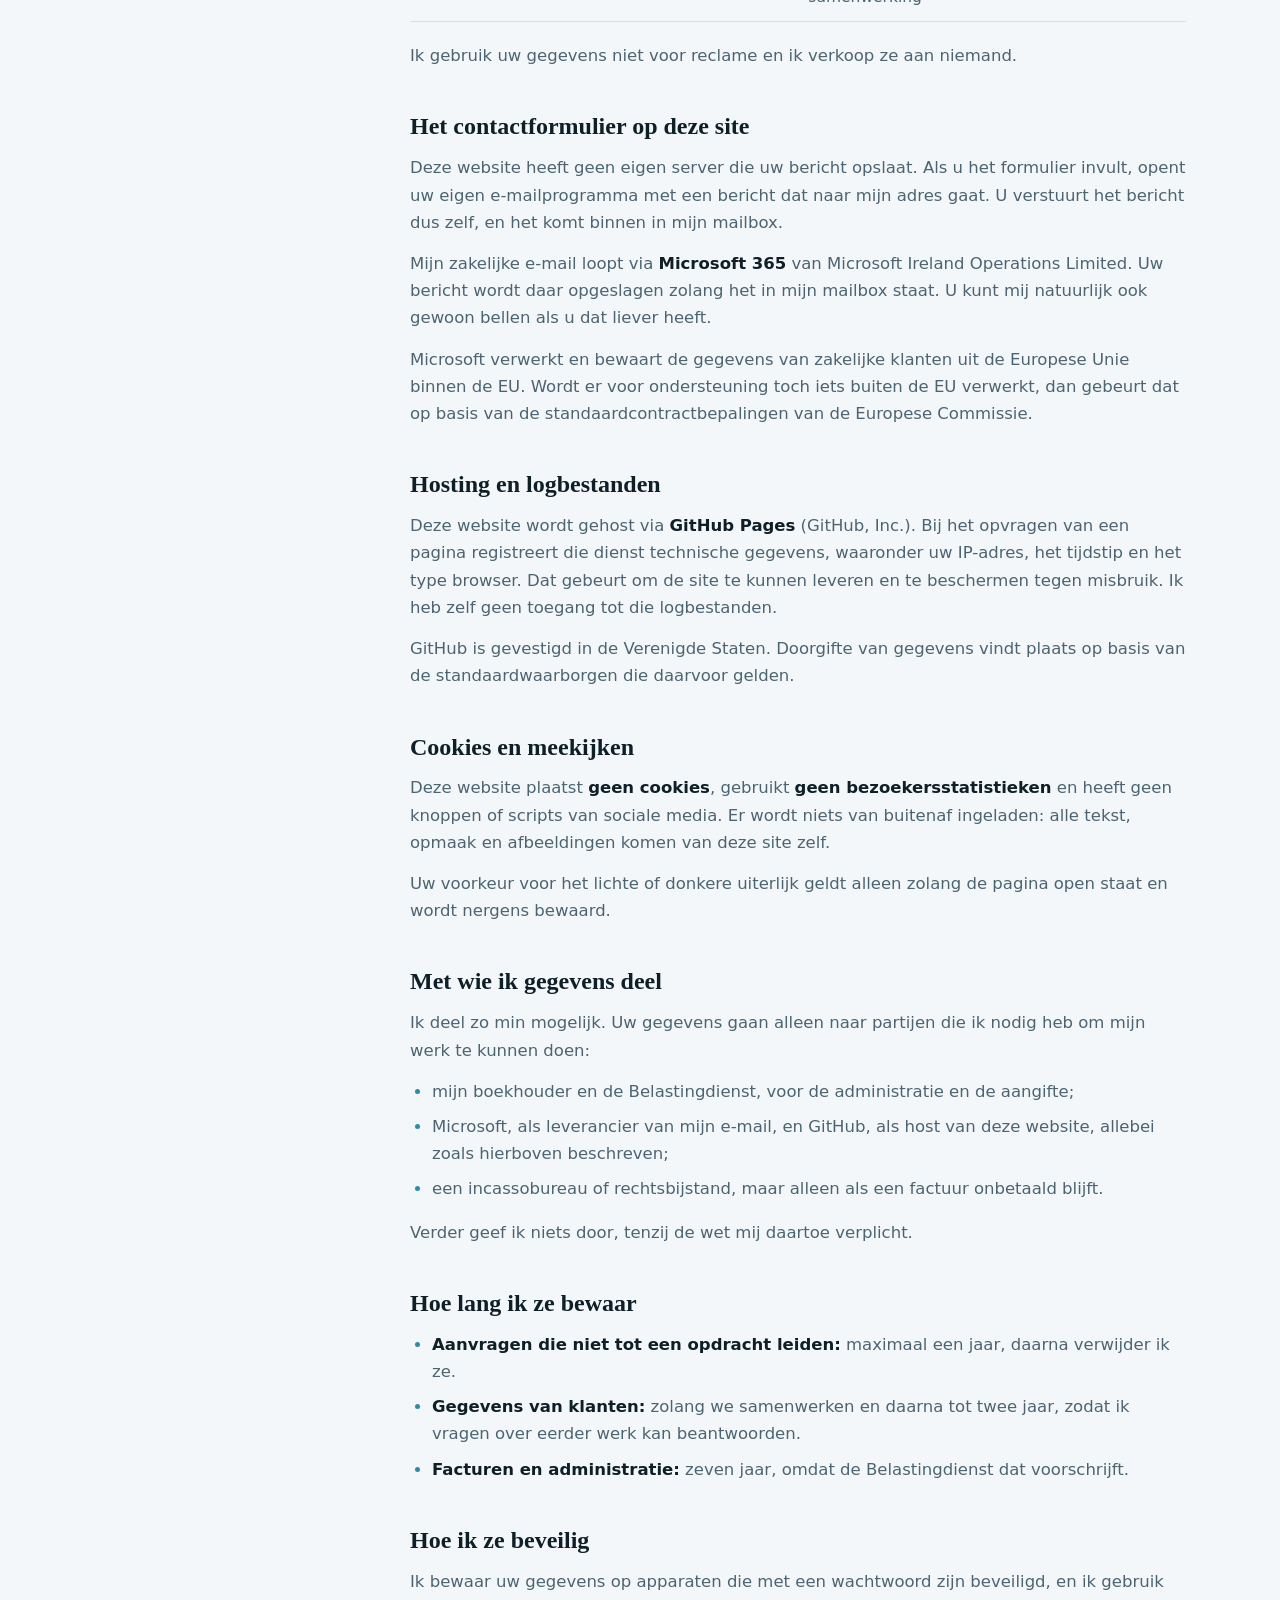
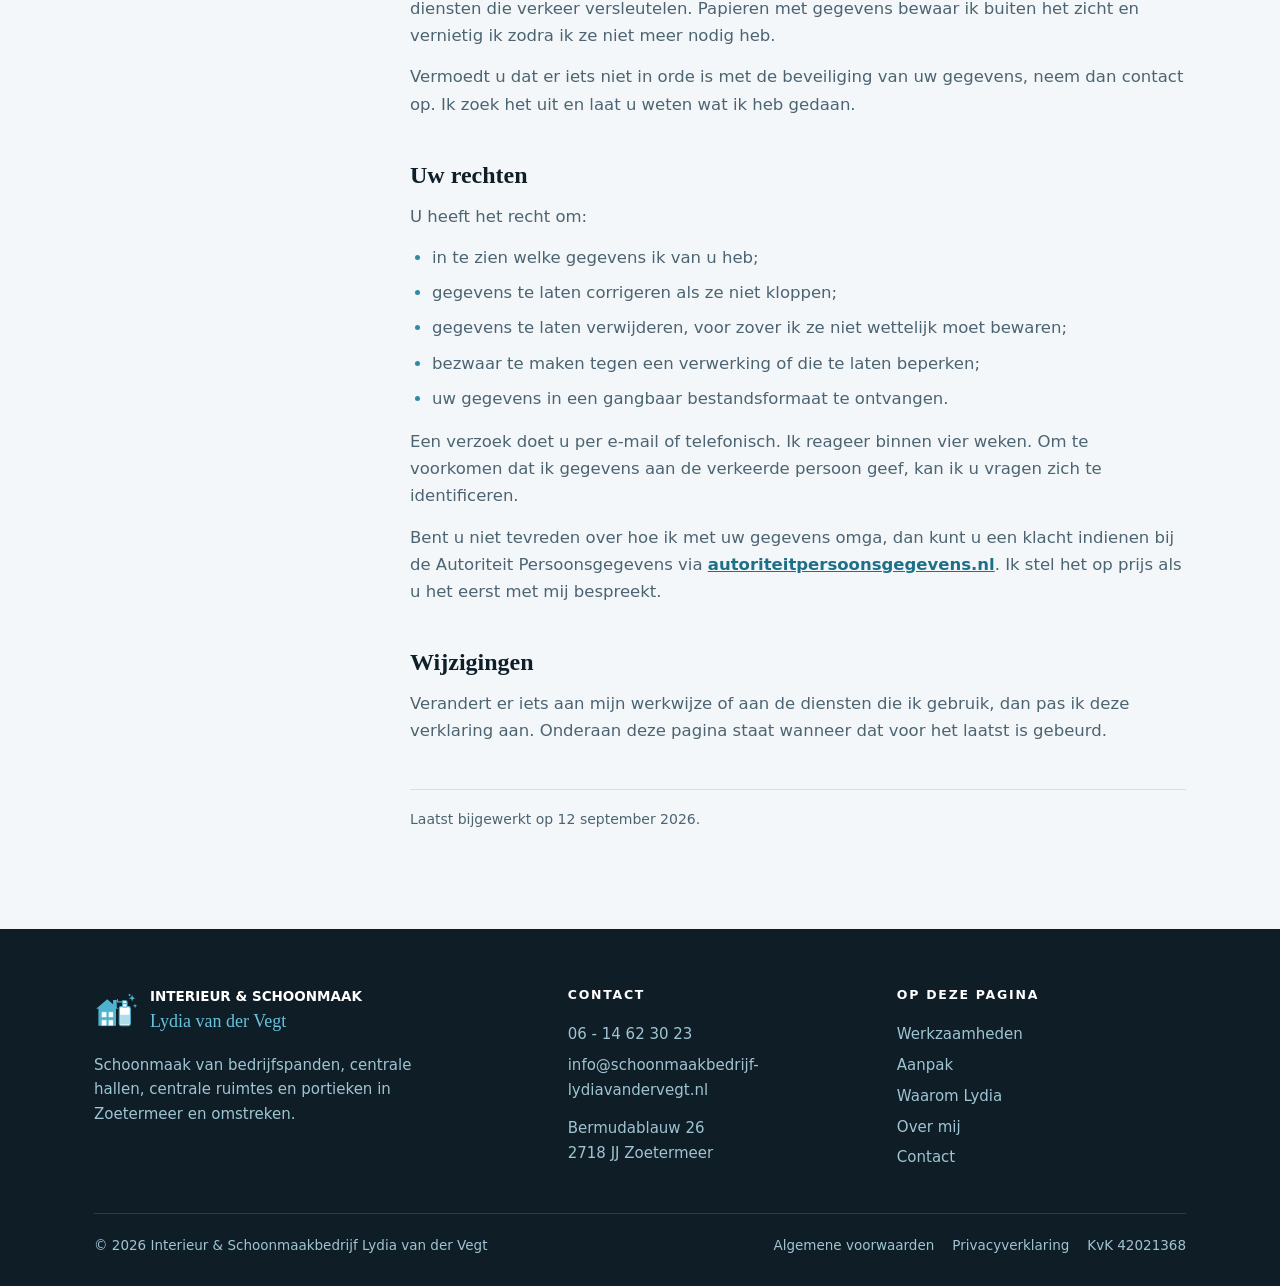
==== commit 04884b24: "KvK-nummer gecorrigeerd naar 42021368 (taak 3053)" ====
--- a/privacy/index.html
+++ b/privacy/index.html
@@ -7,6 +7,14 @@
 <meta name="description" content="Privacyverklaring van Interieur & Schoonmaakbedrijf Lydia van der Vegt: welke persoonsgegevens worden verwerkt, waarom, hoe lang ze worden bewaard en welke rechten u heeft." />
 <meta name="theme-color" content="#0F1D26" />
 <meta name="robots" content="index,follow" />
+<link rel="canonical" href="https://schoonmaakbedrijf-lydiavandervegt.nl/privacy/" />
+<meta property="og:type" content="article" />
+<meta property="og:locale" content="nl_NL" />
+<meta property="og:url" content="https://schoonmaakbedrijf-lydiavandervegt.nl/privacy/" />
+<meta property="og:site_name" content="Interieur &amp; Schoonmaak Lydia van der Vegt" />
+<meta property="og:title" content="Privacyverklaring" />
+<meta property="og:description" content="Privacyverklaring van Interieur & Schoonmaakbedrijf Lydia van der Vegt: welke persoonsgegevens worden verwerkt, waarom, hoe lang ze worden bewaard en welke rechten u heeft." />
+<meta property="og:image" content="https://schoonmaakbedrijf-lydiavandervegt.nl/deelplaatje.png" />
 <link rel="icon" href="../favicon.svg" type="image/svg+xml" />
 <link rel="apple-touch-icon" href="../apple-touch-icon.png" />
 <link rel="stylesheet" href="../stijl.css" />
@@ -105,7 +113,7 @@
           <p>
             <strong>Interieur &amp; Schoonmaakbedrijf Lydia van der Vegt</strong><br />
             Bermudablauw 26, 2718 JJ Zoetermeer<br />
-            KvK 24021368<br />
+            KvK 42021368<br />
             <a href="tel:+31614623023">06 - 14 62 30 23</a><br />
             <a href="mailto:info@schoonmaakbedrijf-lydiavandervegt.nl">info@schoonmaakbedrijf-lydiavandervegt.nl</a>
           </p>
@@ -225,7 +233,7 @@
       <span class="slot-links">
         <a href="../voorwaarden/">Algemene voorwaarden</a>
         <a href="../privacy/">Privacyverklaring</a>
-        <span>KvK 24021368</span>
+        <span>KvK 42021368</span>
       </span>
     </div>
   </div>
